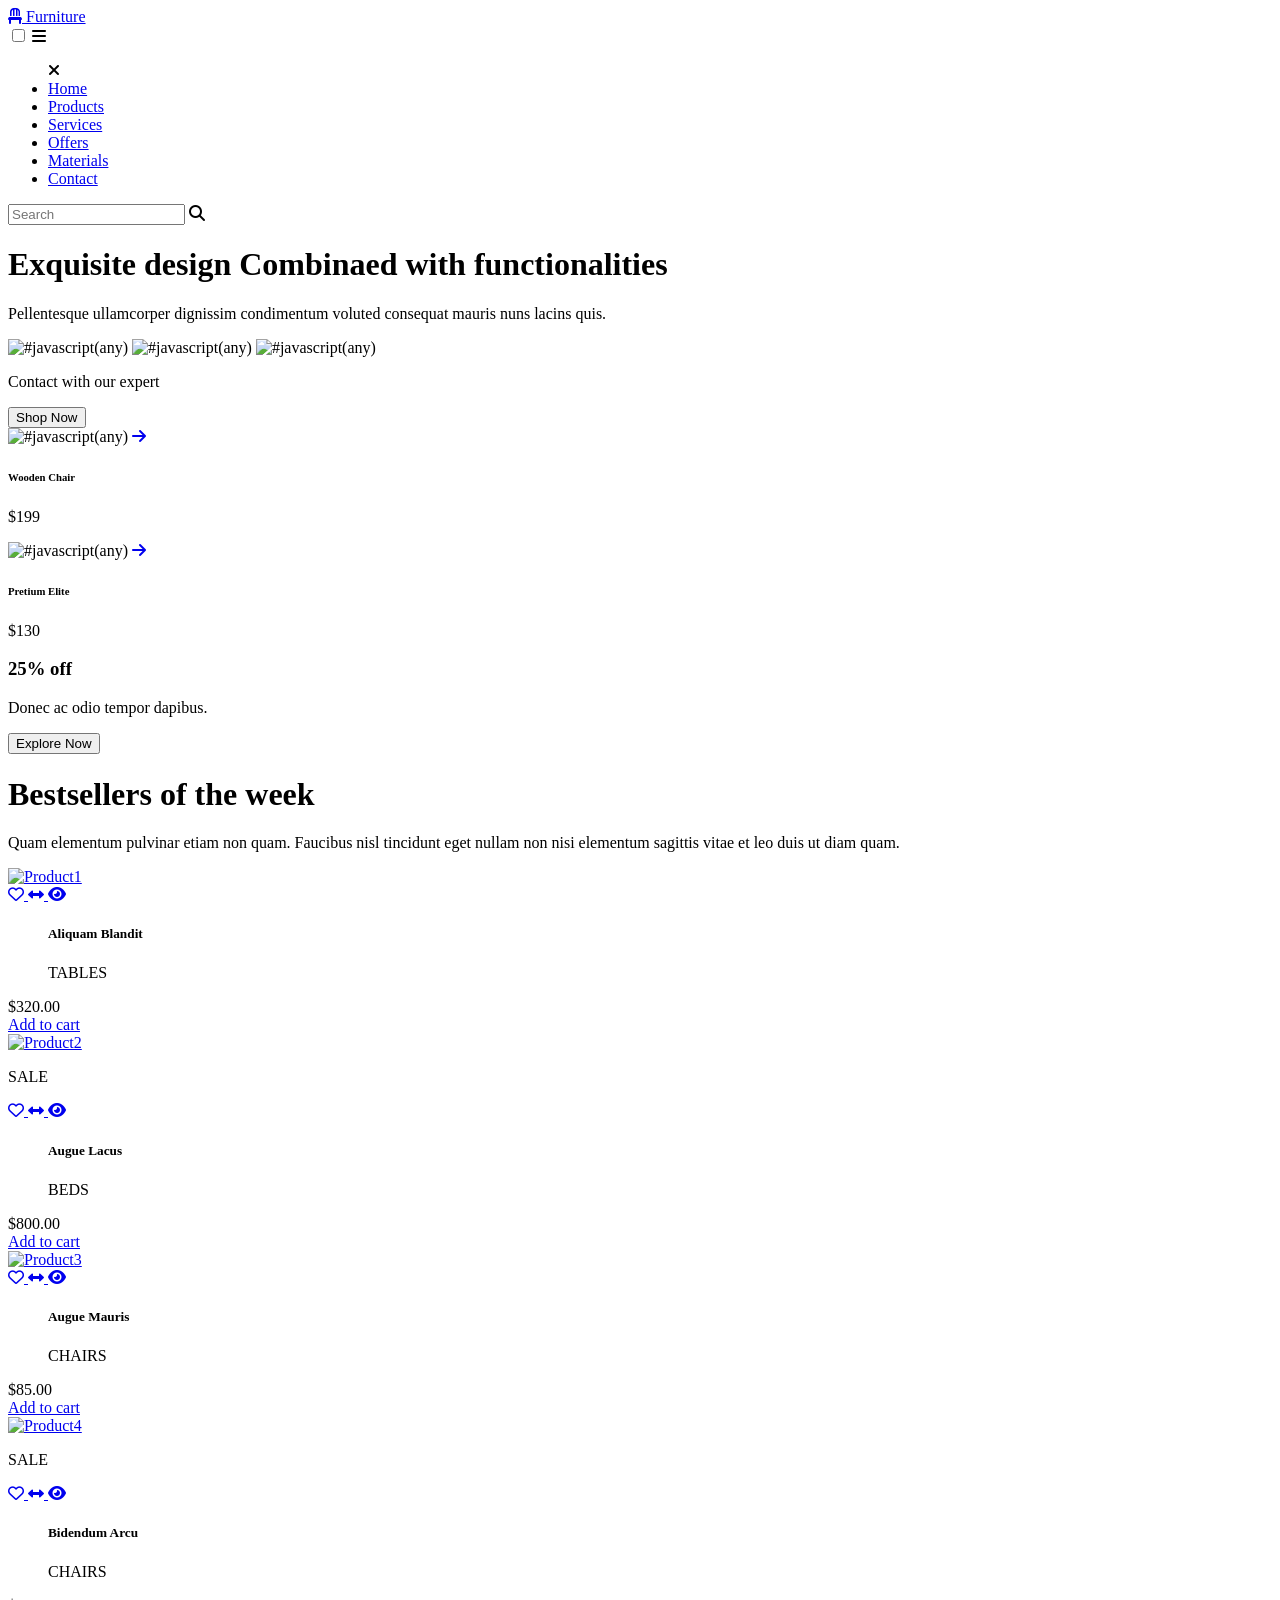
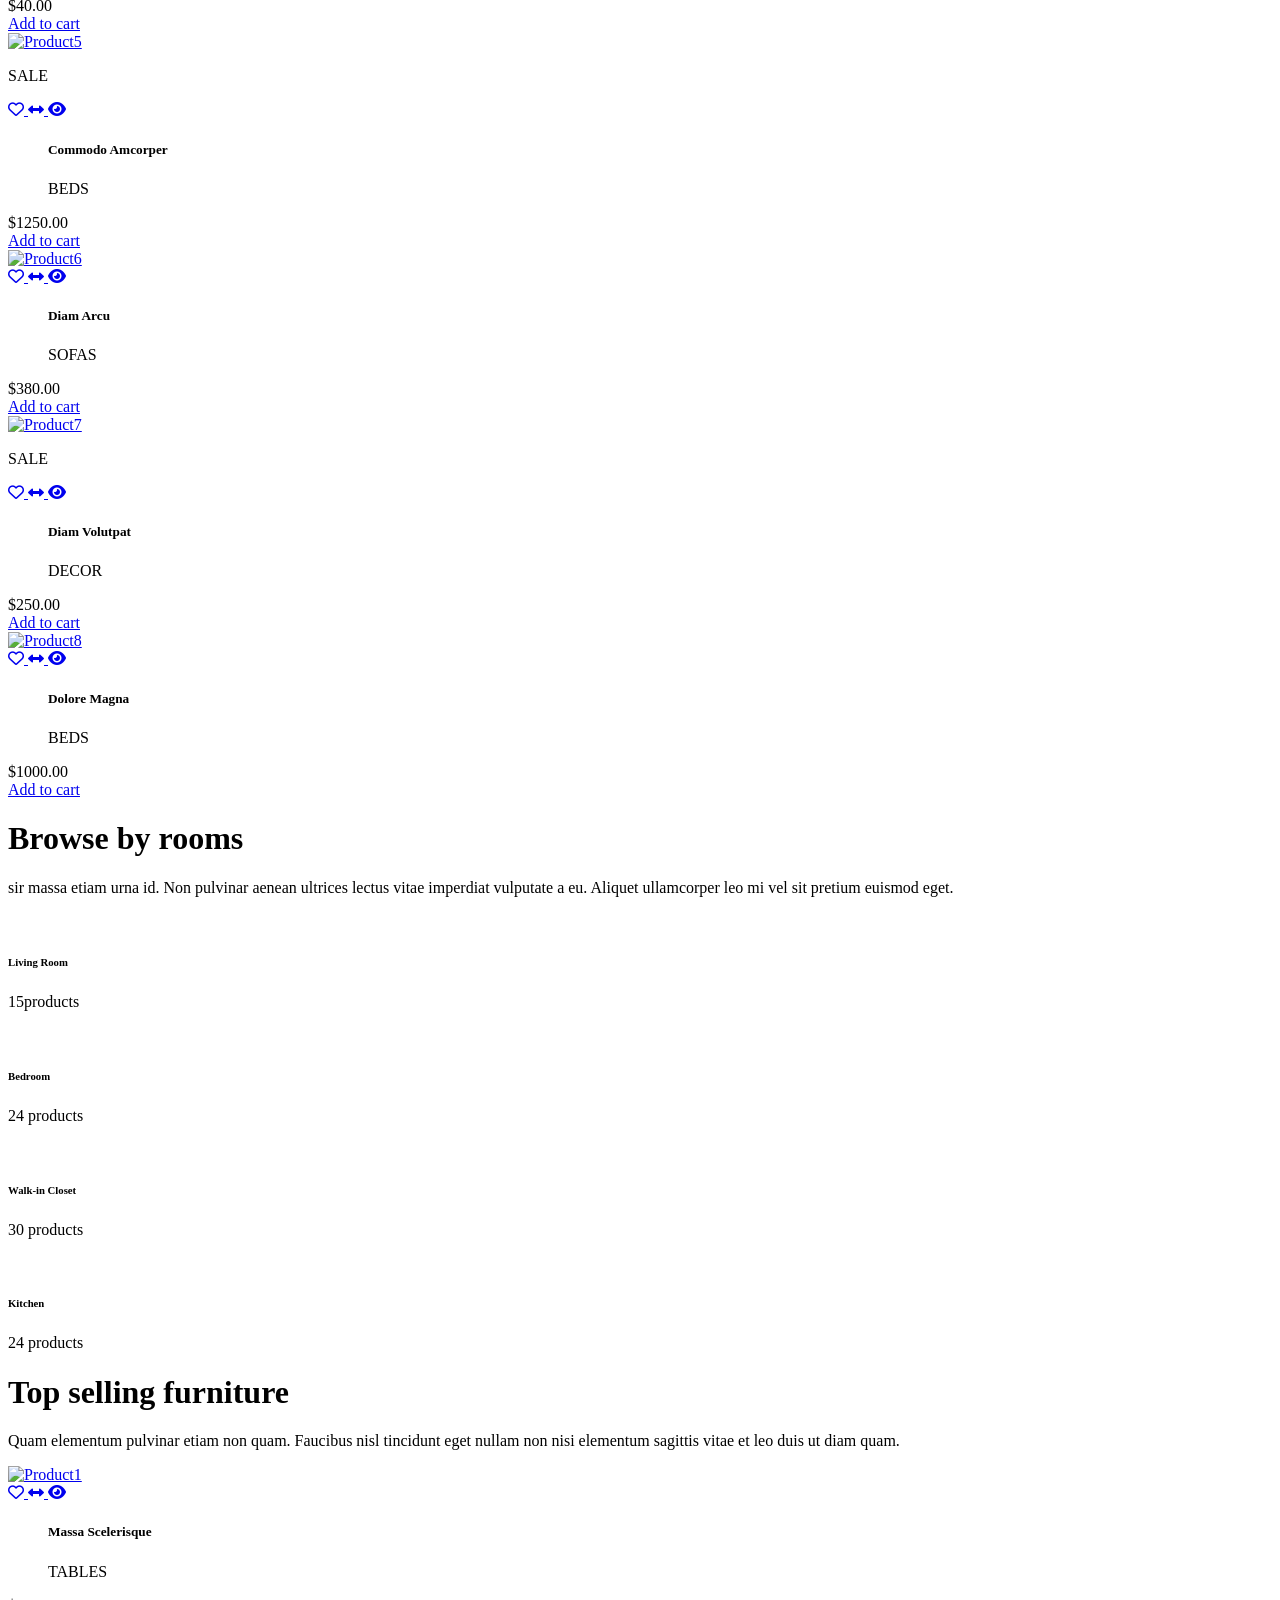
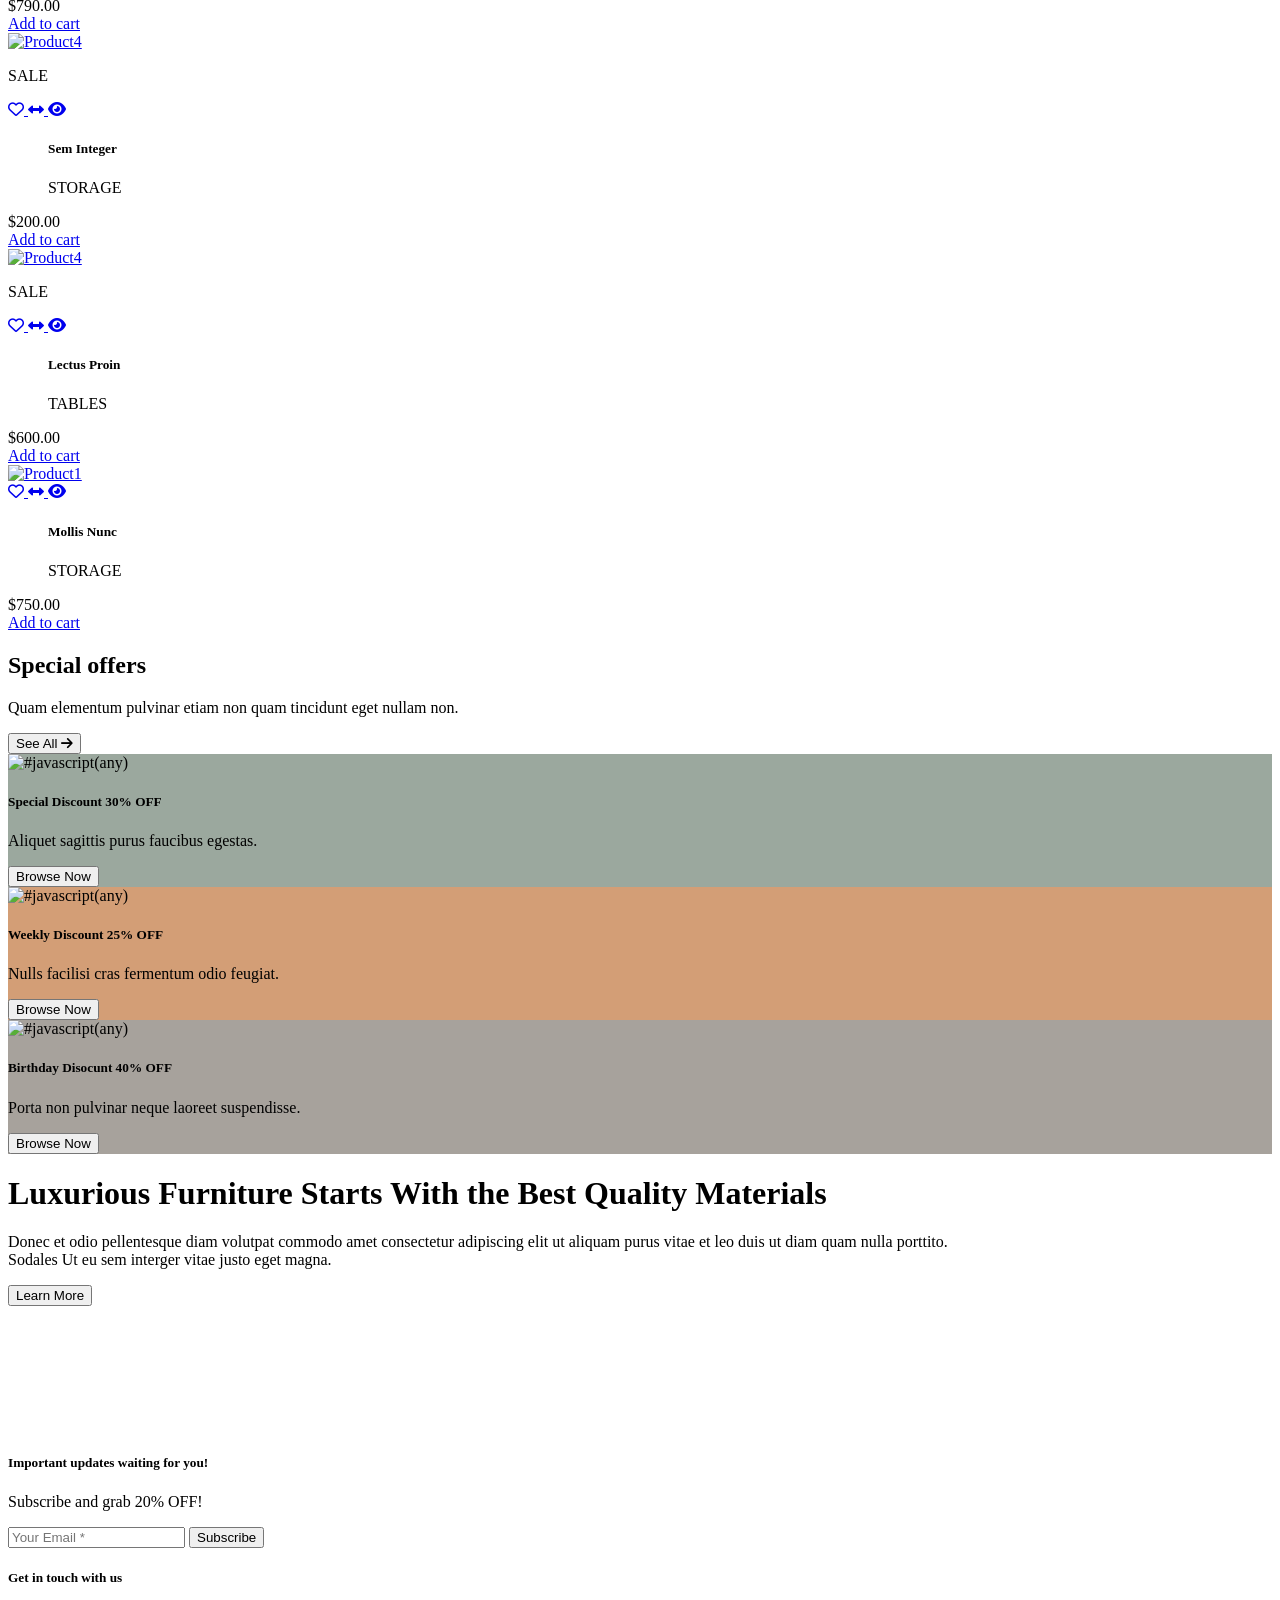
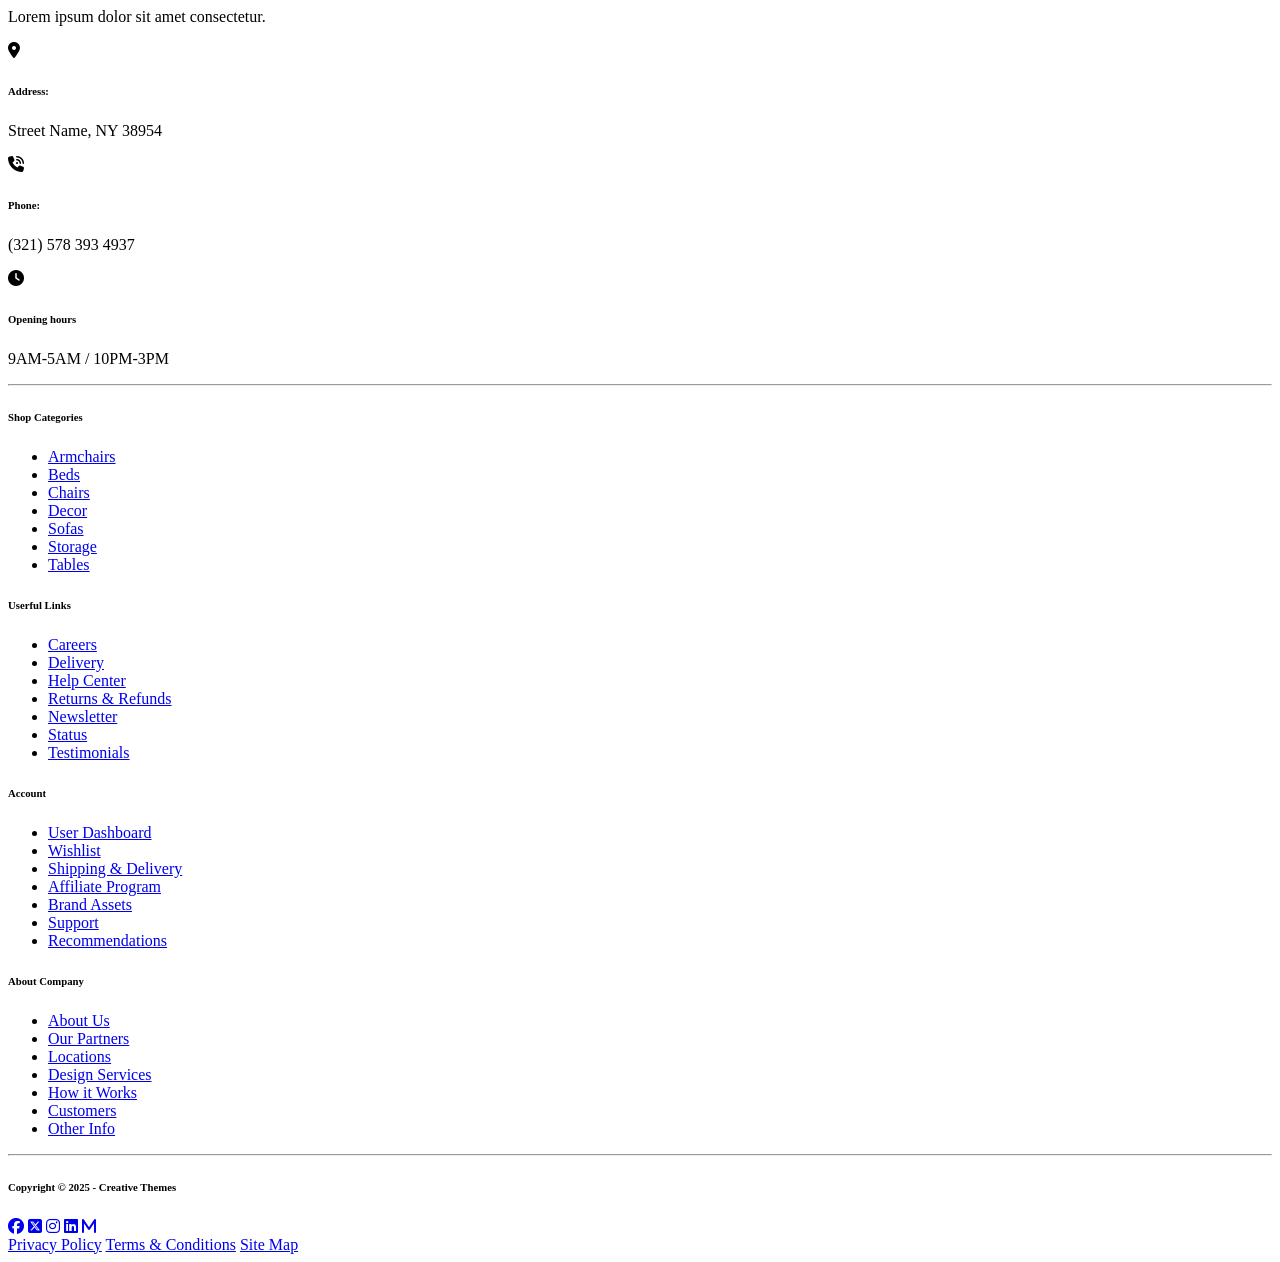
==== index.html @ 7077de08 "Add files via upload" ====
<!DOCTYPE html>
<html lang="en">

<head>
    <meta charset="UTF-8">
    <meta http-equiv="X-UA-Compatible" content="IE=edge">
    <meta name="viewport" content="width=device-width, initial-scale=1.0">
    <title>Ecommerce</title>

    <link rel="stylesheet" href="https://cdnjs.cloudflare.com/ajax/libs/font-awesome/6.7.2/css/all.min.css">
    <link rel="stylesheet" href="../assets/css/bootstrap.min.css">
    <link rel="stylesheet" href="../assets/css/style.css">

</head>

<body>

    <div class="Header">
        <section class="navigation">
            <div class="nav-container">
                <div class="brand">
                    <a href="#Furniture"><i class="fa-solid fa-chair"></i> Furniture</a>
                </div>

                <input type="checkbox" id="menu-toggle" class="menu-toggle">
                <label for="menu-toggle" class="nav-mobile">
                    <i class="fa-solid fa-bars"></i>
                </label>

                <ul class="nav-list">
                    <label for="menu-toggle" class="close-btn">
                        <i class="fa-solid fa-xmark"></i>
                    </label>
                    <li><a href="#home">Home</a></li>
                    <li><a href="#products">Products</a></li>
                    <li><a href="#service">Services</a></li>
                    <li><a href="#offers">Offers</a></li>
                    <li><a href="#materials">Materials</a></li>
                    <li><a href="#contact">Contact</a></li>
                </ul>

                <div class="search-box">
                    <input type="search" placeholder="Search" aria-label="Search">
                    <i class="fa-solid fa-magnifying-glass"></i>
                </div>
            </div>
        </section>
    </div>

    <div class="main-class" id="home">
        <div class="container">
            <div class="main-bg">
                <div class="row my-3 justify-content-center">
                    <div class="col-lg-5 d-flex align-items-center">
                        <div class="Main-class-Header">
                            <h1>Exquisite design Combinaed with functionalities</h1>
                            <p>Pellentesque ullamcorper dignissim condimentum voluted consequat mauris nuns lacins quis.
                            </p>

                            <div class="Employee">
                                <img src="../assets/images/avatar-1.webp" alt="#javascript(any)"
                                    class="Employee-imgclass">
                                <img src="../assets/images/avatar-2.webp" alt="#javascript(any)"
                                    class="Employee-imgclass">
                                <img src="../assets/images/avatar-3.webp" alt="#javascript(any)"
                                    class="Employee-imgclass">
                                <p class="m-0">Contact with our expert</p>
                            </div>

                            <div class="btn-class1 my-3">
                                <button class="p-3">Shop Now</button>
                            </div>
                        </div>
                    </div>

                    <div class="col-lg-7 row">
                        <div class="col-lg-6 col-md-6 col-12 Main-class-padding">
                            <div class="position-relative">
                                <img src="../assets/images/home-hero-image-1.webp" alt="#javascript(any)"
                                    class="img-fluid main-img-class1">
                                <a href="#Javascript(any)" class="Icon-class"><i
                                        class="fa-solid fa-arrow-right"></i></a>

                                <div class="main-super-calss">
                                    <h6 class="fw-bold p-0">Wooden Chair</h6>
                                    <p class="p-0 m-0">$199</p>
                                </div>
                            </div>

                        </div>
                        <div class="col-lg-6 col-md-6 Main-class-padding">
                            <div class="position-relative">
                                <img src="../assets/images/home-hero-image-2.webp" alt="#javascript(any)"
                                    class="img-fluid main-img-class">
                                <a href="#Javascript(any)" class="Icon-class"><i
                                        class="fa-solid fa-arrow-right"></i></a>

                                <div class="main-super-calss">
                                    <h6 class="fw-bold">Pretium Elite</h6>
                                    <p class="p-0 m-0">$130</p>
                                </div>

                            </div>

                            <div class="backgraound my-3 py-5">
                                <h3>25% off</h3>
                                <p class="p-1">Donec ac odio tempor dapibus.</p>
                                <div class="btn-class">
                                    <button class="p-3">Explore Now</button>
                                </div>
                            </div>
                        </div>
                    </div>
                </div>
            </div>
        </div>
    </div>

    <div class="Products specing" id="products">
        <div class="container">
            <div class="row text-center col-lg-6 mx-auto">
                <h1 class="fw-bold">Bestsellers of the week</h1>
                <p>Quam elementum pulvinar etiam non quam. Faucibus nisl tincidunt eget nullam non nisi elementum
                    sagittis vitae et leo duis ut diam quam.</p>
            </div>

            <div class="row card-emp text-center">
                <div class="col-lg-3 Product-card col-md-6 gy-4">
                    <div class="card rounded-2 Product-free shadow">
                        <div class="member-img">
                            <a href="javasript:(any)">
                                <img src="../assets/images/Furniture_files/product-1-500x500.webp" alt="Product1"
                                    class="img-fluid">
                            </a>
                            <div class="Product-info">
                                <a href="javasript:(11)">
                                    <i class="fa-regular fa-heart"></i>
                                </a>
                                <a href="javasript:(9)">
                                    <i class="fa-solid fa-left-right"></i>
                                </a>
                                <a href="javasript:(10)">
                                    <i class="fa-solid fa-eye"></i>
                                </a>
                            </div>
                        </div>
                        <ul class="text-center p-1">
                            <h5 class="pt-3">Aliquam Blandit</h5>
                            <p class="text-secondary m-0">TABLES</p>
                        </ul>
                        <div class="Product-footer p-0">
                            <p style="color:#000; margin: 0px;">$320.00</p>
                            <span style="width: 1px; height: 20px;background-color: #000; padding: 0px;"></span>
                            <a href="#javascrtip:(multi)" class="text-decoration-none text-dark">Add to cart</a>
                        </div>
                    </div>
                </div>
                <div class="col-lg-3 Product-card col-md-6 gy-4">
                    <div class="card rounded-2 Product-free shadow">
                        <div class="member-img">
                            <a href="javasript:(any)">
                                <img src="../assets/images/Furniture_files/product-2-500x500.webp" alt="Product2"
                                    class="img-fluid">
                            </a>
                            <div class="Sale-Class">
                                <p class="p-0 m-0 fw-bold">SALE</p>
                            </div>
                            <div class="Product-info">
                                <a href="javasript:(8)">
                                    <i class="fa-regular fa-heart"></i>
                                </a>
                                <a href="javasript:(9)">
                                    <i class="fa-solid fa-left-right"></i>
                                </a>
                                <a href="javasript:(10)">
                                    <i class="fa-solid fa-eye"></i>
                                </a>
                            </div>
                        </div>
                        <ul class="text-center p-1">
                            <h5 class="pt-3">Augue Lacus</h5>
                            <p class="text-secondary m-0">BEDS</p>
                        </ul>
                        <div class="Product-footer p-0">
                            <p style="color:#000; margin: 0px;">$800.00</p>
                            <span style="width: 1px; height: 20px;background-color: #000; padding: 0px;"></span>
                            <a href="#javascrtip:(multi)" class="text-decoration-none text-dark">Add to cart</a>
                        </div>
                    </div>
                </div>
                <div class="col-lg-3 Product-card col-md-6 gy-4">
                    <div class="card rounded-2 Product-free shadow">
                        <div class="member-img">
                            <a href="javasript:(any)">
                                <img src="../assets/images/Furniture_files/product-3-500x500.webp" alt="Product3"
                                    class="img-fluid">
                            </a>
                            <div class="Product-info">
                                <a href="javasript:(8)">
                                    <i class="fa-regular fa-heart"></i>
                                </a>
                                <a href="javasript:(9)">
                                    <i class="fa-solid fa-left-right"></i>
                                </a>
                                <a href="javasript:(10)">
                                    <i class="fa-solid fa-eye"></i>
                                </a>
                            </div>
                        </div>
                        <ul class="text-center p-1">
                            <h5 class="pt-3">Augue Mauris</h5>
                            <p class="text-secondary m-0">CHAIRS</p>
                        </ul>
                        <div class="Product-footer p-0">
                            <p style="color:#000; margin: 0px;">$85.00</p>
                            <span style="width: 1px; height: 20px;background-color: #000; padding: 0px;"></span>
                            <a href="#javascrtip:(multi)" class="text-decoration-none text-dark">Add to cart</a>
                        </div>
                    </div>
                </div>
                <div class="col-lg-3 Product-card col-md-6 gy-4">
                    <div class="card rounded-2 Product-free shadow">
                        <div class="member-img">
                            <a href="javasript:(any)">
                                <img src="../assets/images/Furniture_files/product-4-500x500.webp" alt="Product4"
                                    class="img-fluid">
                            </a>
                            <div class="Sale-Class">
                                <p class="p-0 m-0 fw-bold">SALE</p>
                            </div>
                            <div class="Product-info">
                                <a href="javasript:(8)">
                                    <i class="fa-regular fa-heart"></i>
                                </a>
                                <a href="javasript:(9)">
                                    <i class="fa-solid fa-left-right"></i>
                                </a>
                                <a href="javasript:(10)">
                                    <i class="fa-solid fa-eye"></i>
                                </a>
                            </div>
                        </div>
                        <ul class="text-center p-1">
                            <h5 class="pt-3">Bidendum Arcu</h5>
                            <p class="text-secondary m-0">CHAIRS</p>
                        </ul>
                        <div class="Product-footer p-0">
                            <p style="color:#000; margin: 0px;">$40.00</p>
                            <span style="width: 1px; height: 20px;background-color: #000; padding: 0px;"></span>
                            <a href="#javascrtip:(multi)" class="text-decoration-none text-dark">Add to cart</a>
                        </div>
                    </div>
                </div>
                <div class="col-lg-3 Product-card col-md-6 gy-4">
                    <div class="card rounded-2 Product-free shadow">
                        <div class="member-img">
                            <a href="javasript:(any)">
                                <img src="../assets/images/Furniture_files/product-5-500x500.webp" alt="Product5"
                                    class="img-fluid">
                            </a>
                            <div class="Sale-Class">
                                <p class="p-0 m-0 fw-bold">SALE</p>
                            </div>
                            <div class="Product-info">
                                <a href="javasript:(8)">
                                    <i class="fa-regular fa-heart"></i>
                                </a>
                                <a href="javasript:(9)">
                                    <i class="fa-solid fa-left-right"></i>
                                </a>
                                <a href="javasript:(10)">
                                    <i class="fa-solid fa-eye"></i>
                                </a>
                            </div>
                        </div>
                        <ul class="text-center p-1">
                            <h5 class="pt-3">Commodo Amcorper</h5>
                            <p class="text-secondary m-0">BEDS</p>
                        </ul>
                        <div class="Product-footer p-0">
                            <p style="color:#000; margin: 0px;">$1250.00</p>
                            <span style="width: 1px; height: 20px;background-color: #000; padding: 0px;"></span>
                            <a href="#javascrtip:(multi)" class="text-decoration-none text-dark">Add to cart</a>
                        </div>
                    </div>
                </div>
                <div class="col-lg-3 Product-card col-md-6 gy-4">
                    <div class="card rounded-2 Product-free shadow">
                        <div class="member-img">
                            <a href="javasript:(any)">
                                <img src="../assets/images/Furniture_files/product-6-500x500.webp" alt="Product6"
                                    class="img-fluid">
                            </a>
                            <div class="Product-info">
                                <a href="javasript:(8)">
                                    <i class="fa-regular fa-heart"></i>
                                </a>
                                <a href="javasript:(9)">
                                    <i class="fa-solid fa-left-right"></i>
                                </a>
                                <a href="javasript:(10)">
                                    <i class="fa-solid fa-eye"></i>
                                </a>
                            </div>
                        </div>
                        <ul class="text-center p-1">
                            <h5 class="pt-3">Diam Arcu</h5>
                            <p class="text-secondary m-0">SOFAS</p>
                        </ul>
                        <div class="Product-footer p-0">
                            <p style="color:#000; margin: 0px;">$380.00</p>
                            <span style="width: 1px; height: 20px;background-color: #000; padding: 0px;"></span>
                            <a href="#javascrtip:(multi)" class="text-decoration-none text-dark">Add to cart</a>
                        </div>
                    </div>
                </div>
                <div class="col-lg-3 Product-card col-md-6 gy-4">
                    <div class="card rounded-2 Product-free shadow">
                        <div class="member-img">
                            <a href="javasript:(any)">
                                <img src="../assets/images/Furniture_files/product-7-500x500.webp" alt="Product7"
                                    class="img-fluid">
                            </a>
                            <div class="Sale-Class">
                                <p class="p-0 m-0 fw-bold">SALE</p>
                            </div>
                            <div class="Product-info">
                                <a href="javasript:(8)">
                                    <i class="fa-regular fa-heart"></i>
                                </a>
                                <a href="javasript:(9)">
                                    <i class="fa-solid fa-left-right"></i>
                                </a>
                                <a href="javasript:(10)">
                                    <i class="fa-solid fa-eye"></i>
                                </a>
                            </div>
                        </div>
                        <ul class="text-center p-1">
                            <h5 class="pt-3">Diam Volutpat</h5>
                            <p class="text-secondary m-0">DECOR</p>
                        </ul>
                        <div class="Product-footer p-0">
                            <p style="color:#000; margin: 0px;">$250.00</p>
                            <span style="width: 1px; height: 20px;background-color: #000; padding: 0px;"></span>
                            <a href="#javascrtip:(multi)" class="text-decoration-none text-dark">Add to cart</a>
                        </div>
                    </div>
                </div>
                <div class="col-lg-3 Product-card col-md-6 gy-4">
                    <div class="card rounded-2 Product-free shadow">
                        <div class="member-img">
                            <a href="javasript:(any)">
                                <img src="../assets/images/Furniture_files/product-8-500x500.webp" alt="Product8"
                                    class="img-fluid">
                            </a>

                            <div class="Product-info">
                                <a href="javasript:(8)">
                                    <i class="fa-regular fa-heart"></i>
                                </a>
                                <a href="javasript:(9)">
                                    <i class="fa-solid fa-left-right"></i>
                                </a>
                                <a href="javasript:(10)">
                                    <i class="fa-solid fa-eye"></i>
                                </a>
                            </div>
                        </div>
                        <ul class="text-center p-1">
                            <h5 class="pt-3">Dolore Magna</h5>
                            <p class="text-secondary m-0">BEDS</p>
                        </ul>
                        <div class="Product-footer p-0">
                            <p style="color:#000; margin: 0px;">$1000.00</p>
                            <span style="width: 1px; height: 20px;background-color: #000; padding: 0px;"></span>
                            <a href="#javascrtip:(multi)" class="text-decoration-none text-dark">Add to cart</a>
                        </div>
                    </div>
                </div>
            </div>
        </div>
    </div>

    <div class="Rooms-Section" id="service">
        <div class="container">
            <div class=" Rooms-padding">
                <div class="row g-3">

                    <div class="col-lg-6 text-white">
                        <h1>Browse by rooms</h1>
                        <p>sir massa etiam urna id. Non pulvinar aenean ultrices lectus vitae imperdiat vulputate a eu.
                            Aliquet ullamcorper leo mi vel sit pretium euismod eget.</p>
                        <div class="Rooms-Img-1 position-relative">
                            <img src="../assets/images/Furniture_files/rooms-1.webp" alt="" class="img-fluid">
                            <div class="Rooms-Super-class">
                                <h6>Living Room</h6>
                                <p class="m-0">15products</p>
                            </div>
                        </div>
                    </div>


                    <div class="col-lg-6">
                        <div class="col-lg-12 position-relative">
                            <img src="../assets/images/Furniture_files/rooms-2.webp" alt=""
                                class="img-fluid Another-Rooms-1">
                            <div class="Rooms-Super-class">
                                <h6>Bedroom</h6>
                                <p>24 products</p>
                            </div>
                        </div>
                        <div class="row Another-Rooms g-3">
                            <div class="col-md-6 position-relative">
                                <img src="../assets/images/Furniture_files/rooms-3.webp" alt="" class="img-fluid">
                                <div class="Room-info">
                                    <h6>Walk-in Closet</h6>
                                    <p>30 products</p>
                                </div>
                            </div>
                            <div class="col-md-6 position-relative">
                                <img src="../assets/images/Furniture_files/rooms-4.webp" alt=""
                                    class="img-fluid Another-Rooms-3">
                                <div class="Room-info">
                                    <h6>Kitchen</h6>
                                    <p>24 products</p>
                                </div>
                            </div>
                        </div>
                    </div>
                </div>
            </div>
        </div>
    </div>

    <div class="Selleing-Pro specing">
        <div class="container">
            <div class="row text-center col-lg-6 mx-auto">
                <h1 class="fw-bold">Top selling furniture</h1>
                <p>Quam elementum pulvinar etiam non quam. Faucibus nisl tincidunt eget nullam non nisi elementum
                    sagittis vitae et leo duis ut diam quam.</p>
            </div>
            <div class="row card-emp text-center">

                <div class="col-lg-3 Product-card col-md-6 gy-4">
                    <div class="card rounded-2 Product-free shadow">
                        <div class="member-img">
                            <a href="javasript:(any)">
                                <img src="../assets/images/Furniture_files/product-9.webp" alt="Product1"
                                    class="img-fluid">
                            </a>
                            <div class="Product-info">
                                <a href="javasript:(8)">
                                    <i class="fa-regular fa-heart"></i>
                                </a>
                                <a href="javasript:(9)">
                                    <i class="fa-solid fa-left-right"></i>
                                </a>
                                <a href="javasript:(10)">
                                    <i class="fa-solid fa-eye"></i>
                                </a>
                            </div>
                        </div>
                        <ul class="text-center p-1">
                            <h5 class="pt-3">Massa Scelerisque</h5>
                            <p class="text-secondary m-0">TABLES</p>
                        </ul>
                        <div class="Product-footer p-0">
                            <p style="color:#000; margin: 0px;">$790.00</p>
                            <span style="width: 1px; height: 20px;background-color: #000; padding: 0px;"></span>
                            <a href="#javascrtip:(multi)" class="text-decoration-none text-dark">Add to cart</a>
                        </div>
                    </div>
                </div>
                <div class="col-lg-3 Product-card col-md-6 gy-4">
                    <div class="card rounded-2 Product-free shadow">
                        <div class="member-img">
                            <a href="javasript:(any)">
                                <img src="../assets/images/Furniture_files/product-10.webp" alt="Product4"
                                    class="img-fluid">
                            </a>
                            <div class="Sale-Class">
                                <p class="p-0 m-0 fw-bold">SALE</p>
                            </div>
                            <div class="Product-info">
                                <a href="javasript:(8)">
                                    <i class="fa-regular fa-heart"></i>
                                </a>
                                <a href="javasript:(9)">
                                    <i class="fa-solid fa-left-right"></i>
                                </a>
                                <a href="javasript:(10)">
                                    <i class="fa-solid fa-eye"></i>
                                </a>
                            </div>
                        </div>
                        <ul class="text-center p-1">
                            <h5 class="pt-3">Sem Integer</h5>
                            <p class="text-secondary m-0">STORAGE</p>
                        </ul>
                        <div class="Product-footer p-0">
                            <p style="color:#000; margin: 0px;">$200.00</p>
                            <span style="width: 1px; height: 20px;background-color: #000; padding: 0px;"></span>
                            <a href="#javascrtip:(multi)" class="text-decoration-none text-dark">Add to cart</a>
                        </div>
                    </div>
                </div>
                <div class="col-lg-3 Product-card col-md-6 gy-4">
                    <div class="card rounded-2 Product-free shadow">
                        <div class="member-img">
                            <a href="javasript:(any)">
                                <img src="../assets/images/Furniture_files/product-11.webp" alt="Product4"
                                    class="img-fluid">
                            </a>
                            <div class="Sale-Class">
                                <p class="p-0 m-0 fw-bold">SALE</p>
                            </div>
                            <div class="Product-info">
                                <a href="javasript:(8)">
                                    <i class="fa-regular fa-heart"></i>
                                </a>
                                <a href="javasript:(9)">
                                    <i class="fa-solid fa-left-right"></i>
                                </a>
                                <a href="javasript:(10)">
                                    <i class="fa-solid fa-eye"></i>
                                </a>
                            </div>
                        </div>
                        <ul class="text-center p-1">
                            <h5 class="pt-3">Lectus Proin</h5>
                            <p class="text-secondary m-0">TABLES</p>
                        </ul>
                        <div class="Product-footer p-0">
                            <p style="color:#000; margin: 0px;">$600.00</p>
                            <span style="width: 1px; height: 20px;background-color: #000; padding: 0px;"></span>
                            <a href="#javascrtip:(multi)" class="text-decoration-none text-dark">Add to cart</a>
                        </div>
                    </div>
                </div>
                <div class="col-lg-3 Product-card col-md-6 gy-4">
                    <div class="card rounded-2 Product-free shadow">
                        <div class="member-img">
                            <a href="javasript:(any)">
                                <img src="../assets/images/Furniture_files/product-12.webp" alt="Product1"
                                    class="img-fluid">
                            </a>
                            <div class="Product-info">
                                <a href="javasript:(8)">
                                    <i class="fa-regular fa-heart"></i>
                                </a>
                                <a href="javasript:(9)">
                                    <i class="fa-solid fa-left-right"></i>
                                </a>
                                <a href="javasript:(10)">
                                    <i class="fa-solid fa-eye"></i>
                                </a>
                            </div>
                        </div>
                        <ul class="text-center p-1">
                            <h5 class="pt-3">Mollis Nunc</h5>
                            <p class="text-secondary m-0">STORAGE</p>
                        </ul>
                        <div class="Product-footer p-0">
                            <p style="color:#000; margin: 0px;">$750.00</p>
                            <span style="width: 1px; height: 20px;background-color: #000; padding: 0px;"></span>
                            <a href="#javascrtip:(multi)" class="text-decoration-none text-dark">Add to cart</a>
                        </div>
                    </div>
                </div>

            </div>
        </div>
    </div>

    <div class="Offers-section" id="offers">
        <div class="container">
            <div class="row mb-4">
                <div class="col-lg-10 col-md-8 Special-class">
                    <h2><b>Special offers</b></h2>
                    <p class="text-muted">Quam elementum pulvinar etiam non quam tincidunt eget nullam non.</p>
                </div>
                <div class="col-lg-2 col-md-4 Special-class-btn">
                    <button>See All <i class="fa-solid fa-arrow-right"></i></button>
                </div>
            </div>
            <div class="row g-3">
                <div class="card col-lg-4 col-md-6 border-0">
                    <div class="row p-3 g-0 Offers-back" style="background-color: #9ba89e;">
                        <div class="col-md-4 Offers-Img-class">
                            <img src="../assets/images/Furniture_files/offers-image-1.webp" class="img-fluid"
                                alt="#javascript(any)">
                        </div>
                        <div class="col-md-8">
                            <div class="card-body">
                                <h5 class="card-title fw-bold">Special Discount 30% OFF</h5>
                                <p class="card-text">Aliquet sagittis purus faucibus egestas.</p>
                                <div class="Special-btn-class">
                                    <button>Browse Now</button>
                                </div>
                            </div>
                        </div>
                    </div>
                </div>
                <div class="card col-lg-4 col-md-6 border-0">
                    <div class="row p-3 g-0 Offers-back" style="background-color: #d39e76;">
                        <div class="col-md-4 Offers-Img-class">
                            <img src="../assets/images/Furniture_files/offers-image-3.webp" class="img-fluid"
                                alt="#javascript(any)">
                        </div>
                        <div class="col-md-8">
                            <div class="card-body">
                                <h5 class="card-title fw-bold">Weekly Discount 25% OFF</h5>
                                <p class="card-text">Nulls facilisi cras fermentum odio feugiat.</p>
                                <div class="Special-btn-class">
                                    <button>Browse Now</button>
                                </div>
                            </div>
                        </div>
                    </div>
                </div>
                <div class="card col-lg-4 col-md-6 border-0">
                    <div class="row p-3 g-0 Offers-back" style="background-color: #a7a29c;">
                        <div class="col-md-4 Offers-Img-class">
                            <img src="../assets/images/Furniture_files/offers-image-2.webp" class="img-fluid"
                                alt="#javascript(any)">
                        </div>
                        <div class="col-md-8">
                            <div class="card-body">
                                <h5 class="card-title">Birthday Disocunt 40% OFF</h5>
                                <p class="card-text">Porta non pulvinar neque laoreet suspendisse.</p>
                                <div class="Special-btn-class">
                                    <button>Browse Now</button>
                                </div>
                            </div>
                        </div>
                    </div>
                </div>

            </div>
        </div>
    </div>

    <div class="Best-Quality specing" id="materials">
        <div class="container">
            <div class="row align-items-center d-flex">
                <div class="col-lg-5">
                    <h1 class="fw-bold">Luxurious Furniture Starts With the Best Quality Materials</h1>
                    <p class="my-3">Donec et odio pellentesque diam volutpat commodo amet consectetur adipiscing elit ut
                        aliquam
                        purus vitae et leo duis ut diam quam nulla porttito. <br> Sodales Ut eu sem interger vitae justo
                        eget magna.</p>
                    <div class="Best-Quality-btn my-3">
                        <button>Learn More</button>
                    </div>
                </div>
                <div class="col-lg-7">
                    <div class="image-slide">
                        <div class="slide slide-left"></div>
                        <div class="slide slide-center"></div>
                        <div class="slide slide-right"></div>
                    </div>
                </div>
            </div>
        </div>
    </div>

    <div class="Brands-Class" id="contact">
        <div class="container">
            <div class="row Brands-Class-Back">
                <div class="col-lg-2 px-3 col-md-4 col-6 m-0">
                    <a href="#javascript(any)"><img src="../assets/images/Furniture_files/brand-goldline.svg" alt=""
                            class="img-fluid"></a>
                </div>
                <div class="col-lg-2 px-3 col-md-4 col-6 m-0">
                    <a href="#javascript(any)"><img src="../assets/images/Furniture_files/brand-magnolia.svg" alt=""
                            class="img-fluid"></a>
                </div>
                <div class="col-lg-2 px-3 col-md-4 col-6 m-0">
                    <a href="#javascript(any)"><img src="../assets/images/Furniture_files/brand-boltshift.svg" alt=""
                            class="img-fluid"></a>
                </div>
                <div class="col-lg-2 px-3 col-md-4 col-6 m-0">
                    <a href="#javascript(any)"><img src="../assets/images/Furniture_files/brand-contrast.svg" alt=""
                            class="img-fluid"></a>
                </div>
                <div class="col-lg-2 px-3 col-md-4 col-6 m-0">
                    <a href="#javascript(any)"><img src="../assets/images/Furniture_files/brand-asgardia.svg" alt=""
                            class="img-fluid"></a>
                </div>
                <div class="col-lg-2 px-3 col-md-4 col-6 m-0">
                    <a href="#javascript(any)"><img src="../assets/images/Furniture_files/brand-komplex.svg" alt=""
                            class="img-fluid"></a>
                </div>
            </div>
        </div>
    </div>

    <div class="Subscribe-Class">
        <div class="container">
            <div class="py-5">
                <div class="row g-3">
                    <div class="col-lg-6 d-flex Subsctive-Contant">
                        <img src="../assets/images/Furniture_files/subscribe-section-image.webp" alt=""
                            class="img-fluid">
                        <div class="mx-4">
                            <h5>Important updates waiting for you!</h5>
                            <p>Subscribe and grab 20% OFF!</p>
                        </div>
                    </div>
                    <div class="col-lg-6">
                        <form class="row g-3">
                            <div class="col-auto w-100 position-relative">
                                <input type="email" class="form-control px-4" id="email" placeholder="Your Email *">
                                <button type="submit" class="btn text-white Btn-Subscribe">Subscribe</button>
                            </div>
                        </form>
                    </div>
                </div>
            </div>
        </div>
    </div>

    <div class="Contact-us Fotter">
        <div class="container">
            <div class="row align-items-center">
                <div class="col-lg-4 col-md-12 my-4 Contact-us-Header">
                    <div class="mt-3">
                        <h5>Get in touch with us</h5>
                        <p class="m-0">Lorem ipsum dolor sit amet consectetur.</p>
                    </div>
                </div>

                <div class="col-lg-8 m-0 col-md-12 g-3 mx-auto row">
                    <div class="col-lg-4 col-md-4 align-items-center d-flex">
                        <div class="ContactUs-Icon">
                            <i class="fa-solid fa-location-dot"></i>
                        </div>
                        <div class="px-2">
                            <h6 class="p-0 m-0">Address:</h6>
                            <p class="p-0 m-0">Street Name, NY 38954</p>
                        </div>
                    </div>
                    <div class="col-lg-4 col-md-4 align-items-center d-flex">
                        <div class="ContactUs-Icon">
                            <i class="fa-solid fa-phone-volume"></i>
                        </div>
                        <div class="px-2">
                            <h6 class="p-0 m-0">Phone:</h6>
                            <p class="p-0 m-0">(321) 578 393 4937</p>
                        </div>
                    </div>
                    <div class="col-lg-4 col-md-4 align-items-center d-flex">
                        <div class="ContactUs-Icon">
                            <i class="fa-solid fa-clock"></i>
                        </div>
                        <div class="px-2">
                            <h6 class="p-0 m-0">Opening hours</h6>
                            <p class="p-0 m-0">9AM-5AM / 10PM-3PM</p>
                        </div>
                    </div>
                </div>


                <hr>


                <div class="row pt-3 Fotter-Classes">
                    <div class="col-lg-3 col-md-6 col-12 Fotter-Links">
                        <h6 class="fw-bold">Shop Categories</h6>
                        <ul>
                            <li><a href="javascript:void(12);">Armchairs</a></li>
                            <li><a href="javascript:void(13);">Beds</a></li>
                            <li><a href="javascript:void(14);">Chairs</a></li>
                            <li><a href="javascript:void(15);">Decor</a></li>
                            <li><a href="javascript:void(16);">Sofas</a></li>
                            <li><a href="javascript:void(16);">Storage</a></li>
                            <li><a href="javascript:void(16);">Tables</a></li>
                        </ul>
                    </div>
                    <div class="col-lg-3 col-md-6 col-12 Fotter-Links">
                        <h6 class="fw-bold">Userful Links</h6>
                        <ul>
                            <li><a href="javascript:void(12);">Careers</a></li>
                            <li><a href="javascript:void(13);">Delivery</a></li>
                            <li><a href="javascript:void(14);">Help Center</a></li>
                            <li><a href="javascript:void(15);">Returns & Refunds</a></li>
                            <li><a href="javascript:void(16);">Newsletter</a></li>
                            <li><a href="javascript:void(16);">Status</a></li>
                            <li><a href="javascript:void(16);">Testimonials</a></li>
                        </ul>
                    </div>
                    <div class="col-lg-3 col-md-6 col-12 Fotter-Links">
                        <h6 class="fw-bold">Account</h6>
                        <ul>
                            <li><a href="javascript:void(7);">User Dashboard</a></li>
                            <li><a href="javascript:void(8);">Wishlist</a></li>
                            <li><a href="javascript:void(9);">Shipping & Delivery</a></li>
                            <li><a href="javascript:void(10);">Affiliate Program</a></li>
                            <li><a href="javascript:void(11);">Brand Assets</a></li>
                            <li><a href="javascript:void(11);">Support</a></li>
                            <li><a href="javascript:void(11);">Recommendations</a></li>
                        </ul>
                    </div>

                    <div class="col-lg-3 col-md-6 col-12 Fotter-Links">
                        <h6 class="fw-bold">About Company</h6>
                        <ul>
                            <li><a href="javascript:void(17);">About Us</a></li>
                            <li><a href="javascript:void(18);">Our Partners</a></li>
                            <li><a href="javascript:void(19);">Locations</a></li>
                            <li><a href="javascript:void(20);">Design Services</a></li>
                            <li><a href="javascript:void(21);">How it Works</a></li>
                            <li><a href="javascript:void(19);">Customers</a></li>
                            <li><a href="javascript:void(19);">Other Info</a></li>
                        </ul>
                    </div>
                </div>


                <hr>


                <footer class="Sub-Footer pb-3">
                    <div class="row align-items-center g-4">
                        <div class="col-md-12 col-lg-4 col-12">
                            <h6>Copyright © 2025 - Creative Themes</h6>
                        </div>
                        <div class="justify-content-center d-flex col-md-12 col-lg-4 col-12">
                            <div class="Icons">
                                <a href="https://www.facebook.com/" target="_blank"><i
                                        class="fa-brands fa-facebook"></i></a>
                                <a href="https://www.youtube.com/" target="_blank"><i
                                        class="fa-brands fa-square-x-twitter"></i></a>
                                <a href="https://www.instagram.com/" target="_blank"><i
                                        class="fa-brands fa-instagram"></i></a>
                                <a href="https://in.linkedin.com/" target="_blank"><i
                                        class="fa-brands fa-linkedin"></i></a>
                                <a href="https://www.youtube.com/" target="_blank"><i class="fa-solid fa-m"></i></a>
                            </div>
                        </div>
                        <div class="col-md-12 Sub-Footer-aline col-lg-4 col-12">
                            <a href="#javascript(any)">Privacy Policy</a>
                            <a href="#javascript(any)">Terms & Conditions</a>
                            <a href="#javascript(any)">Site Map</a>
                        </div>
                    </div>
                </footer>


            </div>
        </div>
    </div>


    <script src="../assets/js/style.js"></script>
    <script src="../assets/js/bootstrap.bundle.min.js"></script>

</body>

</html>
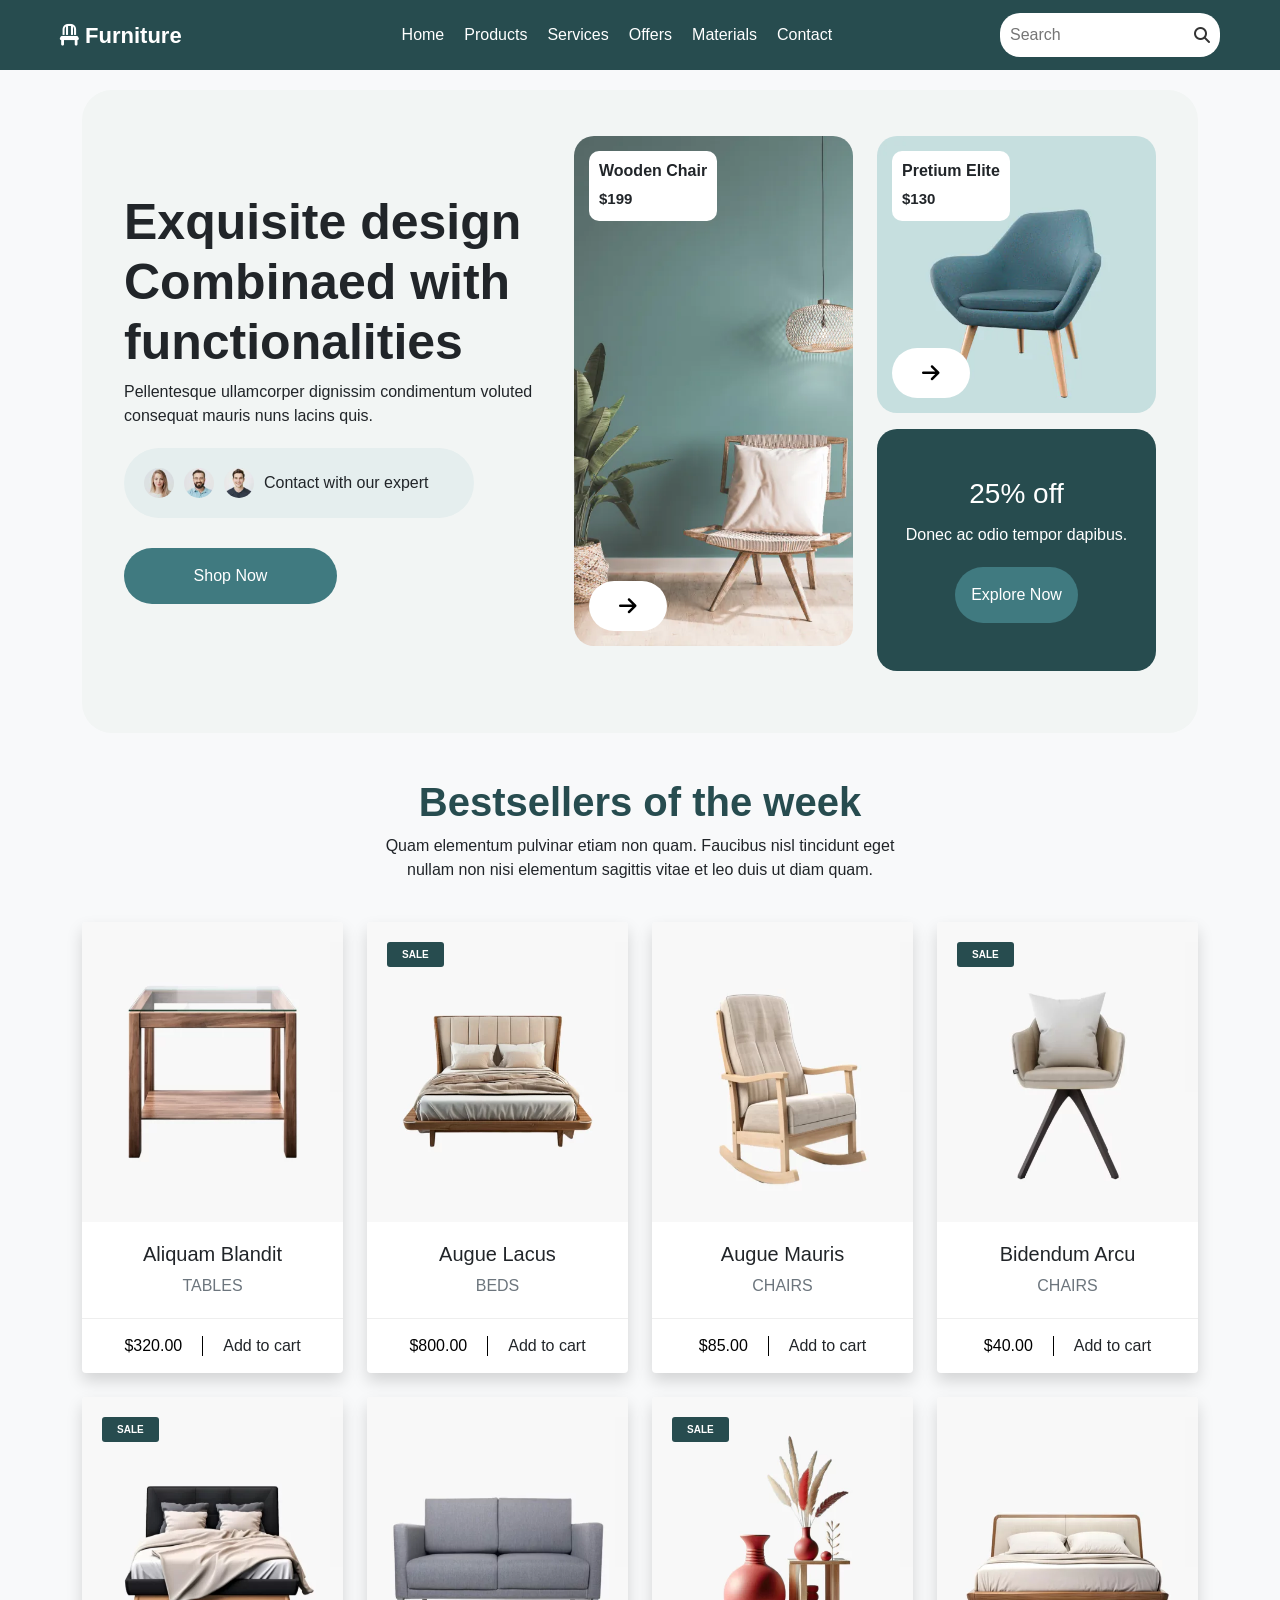
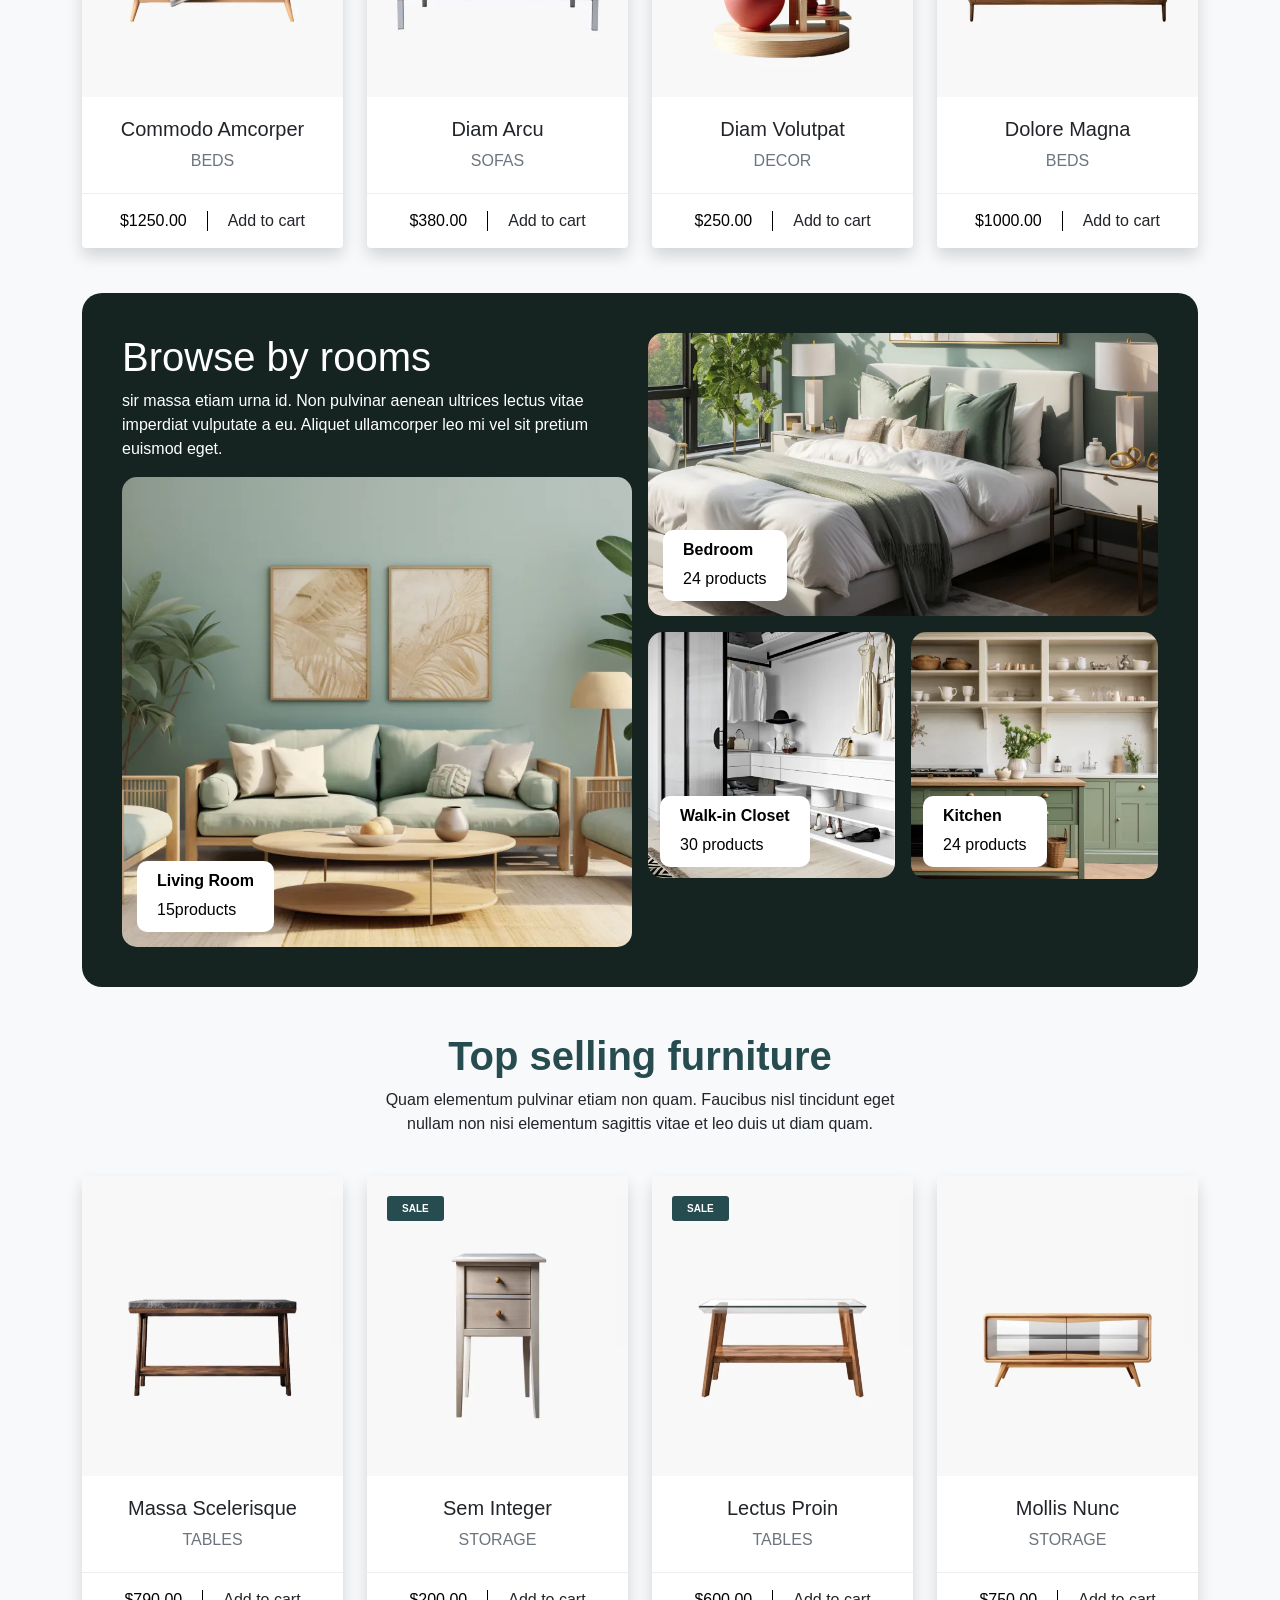
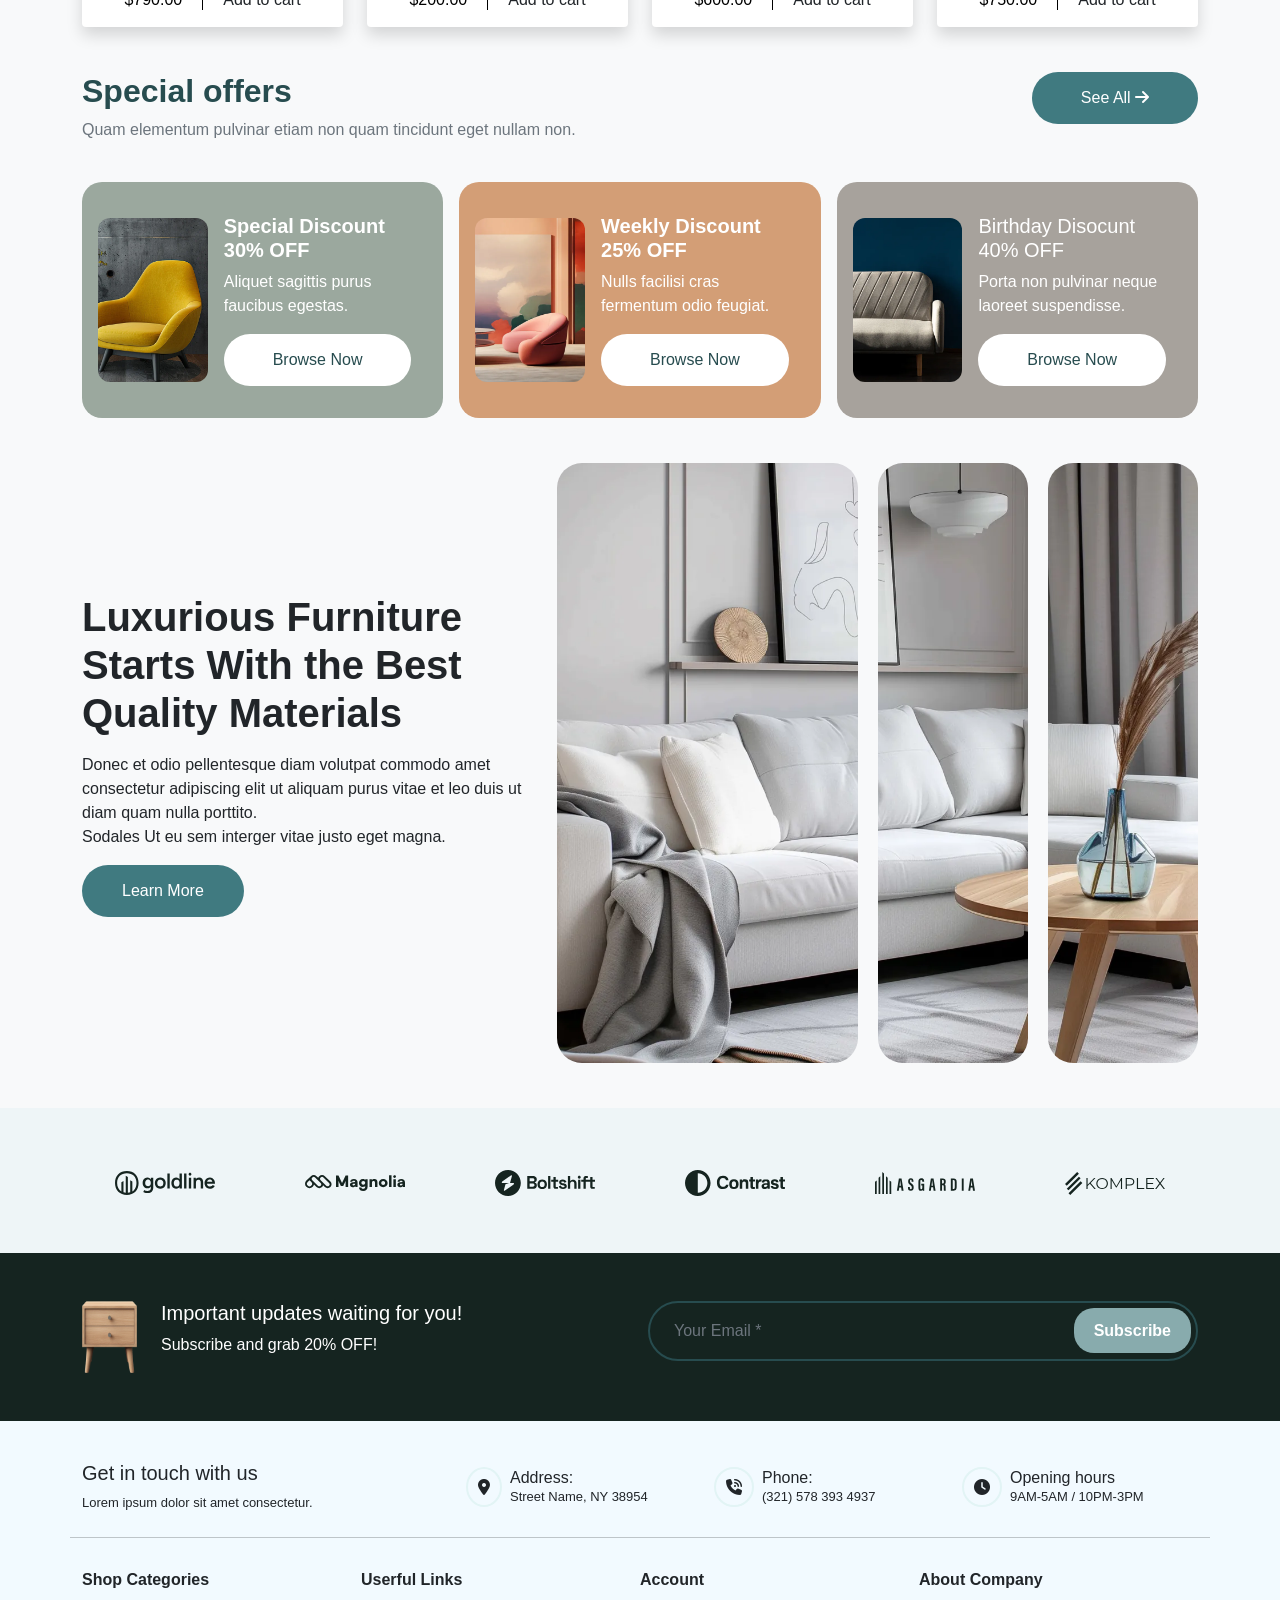
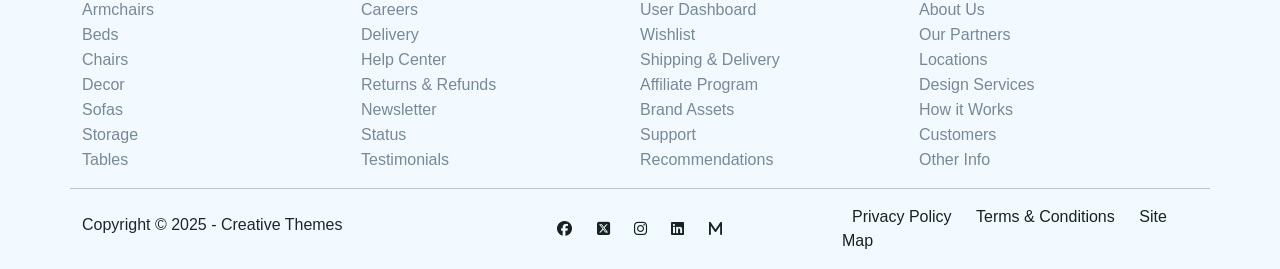
==== commit f12d2aec: "Add files via upload" ====
--- a/index.html
+++ b/index.html
@@ -8,8 +8,8 @@
     <title>Ecommerce</title>
 
     <link rel="stylesheet" href="https://cdnjs.cloudflare.com/ajax/libs/font-awesome/6.7.2/css/all.min.css">
-    <link rel="stylesheet" href="../assets/css/bootstrap.min.css">
-    <link rel="stylesheet" href="../assets/css/style.css">
+    <link rel="stylesheet" href="assets/css/bootstrap.min.css">
+    <link rel="stylesheet" href="assets/css/style.css">
 
 </head>
 
@@ -58,11 +58,11 @@
                             </p>
 
                             <div class="Employee">
-                                <img src="../assets/images/avatar-1.webp" alt="#javascript(any)"
+                                <img src="assets/images/avatar-1.webp" alt="#javascript(any)"
                                     class="Employee-imgclass">
-                                <img src="../assets/images/avatar-2.webp" alt="#javascript(any)"
+                                <img src="assets/images/avatar-2.webp" alt="#javascript(any)"
                                     class="Employee-imgclass">
-                                <img src="../assets/images/avatar-3.webp" alt="#javascript(any)"
+                                <img src="assets/images/avatar-3.webp" alt="#javascript(any)"
                                     class="Employee-imgclass">
                                 <p class="m-0">Contact with our expert</p>
                             </div>
@@ -76,7 +76,7 @@
                     <div class="col-lg-7 row">
                         <div class="col-lg-6 col-md-6 col-12 Main-class-padding">
                             <div class="position-relative">
-                                <img src="../assets/images/home-hero-image-1.webp" alt="#javascript(any)"
+                                <img src="assets/images/home-hero-image-1.webp" alt="#javascript(any)"
                                     class="img-fluid main-img-class1">
                                 <a href="#Javascript(any)" class="Icon-class"><i
                                         class="fa-solid fa-arrow-right"></i></a>
@@ -90,7 +90,7 @@
                         </div>
                         <div class="col-lg-6 col-md-6 Main-class-padding">
                             <div class="position-relative">
-                                <img src="../assets/images/home-hero-image-2.webp" alt="#javascript(any)"
+                                <img src="assets/images/home-hero-image-2.webp" alt="#javascript(any)"
                                     class="img-fluid main-img-class">
                                 <a href="#Javascript(any)" class="Icon-class"><i
                                         class="fa-solid fa-arrow-right"></i></a>
@@ -129,7 +129,7 @@
                     <div class="card rounded-2 Product-free shadow">
                         <div class="member-img">
                             <a href="javasript:(any)">
-                                <img src="../assets/images/Furniture_files/product-1-500x500.webp" alt="Product1"
+                                <img src="assets/images/Furniture_files/product-1-500x500.webp" alt="Product1"
                                     class="img-fluid">
                             </a>
                             <div class="Product-info">
@@ -159,7 +159,7 @@
                     <div class="card rounded-2 Product-free shadow">
                         <div class="member-img">
                             <a href="javasript:(any)">
-                                <img src="../assets/images/Furniture_files/product-2-500x500.webp" alt="Product2"
+                                <img src="assets/images/Furniture_files/product-2-500x500.webp" alt="Product2"
                                     class="img-fluid">
                             </a>
                             <div class="Sale-Class">
@@ -192,7 +192,7 @@
                     <div class="card rounded-2 Product-free shadow">
                         <div class="member-img">
                             <a href="javasript:(any)">
-                                <img src="../assets/images/Furniture_files/product-3-500x500.webp" alt="Product3"
+                                <img src="assets/images/Furniture_files/product-3-500x500.webp" alt="Product3"
                                     class="img-fluid">
                             </a>
                             <div class="Product-info">
@@ -222,7 +222,7 @@
                     <div class="card rounded-2 Product-free shadow">
                         <div class="member-img">
                             <a href="javasript:(any)">
-                                <img src="../assets/images/Furniture_files/product-4-500x500.webp" alt="Product4"
+                                <img src="assets/images/Furniture_files/product-4-500x500.webp" alt="Product4"
                                     class="img-fluid">
                             </a>
                             <div class="Sale-Class">
@@ -255,7 +255,7 @@
                     <div class="card rounded-2 Product-free shadow">
                         <div class="member-img">
                             <a href="javasript:(any)">
-                                <img src="../assets/images/Furniture_files/product-5-500x500.webp" alt="Product5"
+                                <img src="assets/images/Furniture_files/product-5-500x500.webp" alt="Product5"
                                     class="img-fluid">
                             </a>
                             <div class="Sale-Class">
@@ -288,7 +288,7 @@
                     <div class="card rounded-2 Product-free shadow">
                         <div class="member-img">
                             <a href="javasript:(any)">
-                                <img src="../assets/images/Furniture_files/product-6-500x500.webp" alt="Product6"
+                                <img src="assets/images/Furniture_files/product-6-500x500.webp" alt="Product6"
                                     class="img-fluid">
                             </a>
                             <div class="Product-info">
@@ -318,7 +318,7 @@
                     <div class="card rounded-2 Product-free shadow">
                         <div class="member-img">
                             <a href="javasript:(any)">
-                                <img src="../assets/images/Furniture_files/product-7-500x500.webp" alt="Product7"
+                                <img src="assets/images/Furniture_files/product-7-500x500.webp" alt="Product7"
                                     class="img-fluid">
                             </a>
                             <div class="Sale-Class">
@@ -351,7 +351,7 @@
                     <div class="card rounded-2 Product-free shadow">
                         <div class="member-img">
                             <a href="javasript:(any)">
-                                <img src="../assets/images/Furniture_files/product-8-500x500.webp" alt="Product8"
+                                <img src="assets/images/Furniture_files/product-8-500x500.webp" alt="Product8"
                                     class="img-fluid">
                             </a>
 
@@ -392,7 +392,7 @@
                         <p>sir massa etiam urna id. Non pulvinar aenean ultrices lectus vitae imperdiat vulputate a eu.
                             Aliquet ullamcorper leo mi vel sit pretium euismod eget.</p>
                         <div class="Rooms-Img-1 position-relative">
-                            <img src="../assets/images/Furniture_files/rooms-1.webp" alt="" class="img-fluid">
+                            <img src="assets/images/Furniture_files/rooms-1.webp" alt="" class="img-fluid">
                             <div class="Rooms-Super-class">
                                 <h6>Living Room</h6>
                                 <p class="m-0">15products</p>
@@ -403,7 +403,7 @@
 
                     <div class="col-lg-6">
                         <div class="col-lg-12 position-relative">
-                            <img src="../assets/images/Furniture_files/rooms-2.webp" alt=""
+                            <img src="assets/images/Furniture_files/rooms-2.webp" alt=""
                                 class="img-fluid Another-Rooms-1">
                             <div class="Rooms-Super-class">
                                 <h6>Bedroom</h6>
@@ -412,14 +412,14 @@
                         </div>
                         <div class="row Another-Rooms g-3">
                             <div class="col-md-6 position-relative">
-                                <img src="../assets/images/Furniture_files/rooms-3.webp" alt="" class="img-fluid">
+                                <img src="assets/images/Furniture_files/rooms-3.webp" alt="" class="img-fluid">
                                 <div class="Room-info">
                                     <h6>Walk-in Closet</h6>
                                     <p>30 products</p>
                                 </div>
                             </div>
                             <div class="col-md-6 position-relative">
-                                <img src="../assets/images/Furniture_files/rooms-4.webp" alt=""
+                                <img src="assets/images/Furniture_files/rooms-4.webp" alt=""
                                     class="img-fluid Another-Rooms-3">
                                 <div class="Room-info">
                                     <h6>Kitchen</h6>
@@ -446,7 +446,7 @@
                     <div class="card rounded-2 Product-free shadow">
                         <div class="member-img">
                             <a href="javasript:(any)">
-                                <img src="../assets/images/Furniture_files/product-9.webp" alt="Product1"
+                                <img src="assets/images/Furniture_files/product-9.webp" alt="Product1"
                                     class="img-fluid">
                             </a>
                             <div class="Product-info">
@@ -476,7 +476,7 @@
                     <div class="card rounded-2 Product-free shadow">
                         <div class="member-img">
                             <a href="javasript:(any)">
-                                <img src="../assets/images/Furniture_files/product-10.webp" alt="Product4"
+                                <img src="assets/images/Furniture_files/product-10.webp" alt="Product4"
                                     class="img-fluid">
                             </a>
                             <div class="Sale-Class">
@@ -509,7 +509,7 @@
                     <div class="card rounded-2 Product-free shadow">
                         <div class="member-img">
                             <a href="javasript:(any)">
-                                <img src="../assets/images/Furniture_files/product-11.webp" alt="Product4"
+                                <img src="assets/images/Furniture_files/product-11.webp" alt="Product4"
                                     class="img-fluid">
                             </a>
                             <div class="Sale-Class">
@@ -542,7 +542,7 @@
                     <div class="card rounded-2 Product-free shadow">
                         <div class="member-img">
                             <a href="javasript:(any)">
-                                <img src="../assets/images/Furniture_files/product-12.webp" alt="Product1"
+                                <img src="assets/images/Furniture_files/product-12.webp" alt="Product1"
                                     class="img-fluid">
                             </a>
                             <div class="Product-info">
@@ -588,7 +588,7 @@
                 <div class="card col-lg-4 col-md-6 border-0">
                     <div class="row p-3 g-0 Offers-back" style="background-color: #9ba89e;">
                         <div class="col-md-4 Offers-Img-class">
-                            <img src="../assets/images/Furniture_files/offers-image-1.webp" class="img-fluid"
+                            <img src="assets/images/Furniture_files/offers-image-1.webp" class="img-fluid"
                                 alt="#javascript(any)">
                         </div>
                         <div class="col-md-8">
@@ -605,7 +605,7 @@
                 <div class="card col-lg-4 col-md-6 border-0">
                     <div class="row p-3 g-0 Offers-back" style="background-color: #d39e76;">
                         <div class="col-md-4 Offers-Img-class">
-                            <img src="../assets/images/Furniture_files/offers-image-3.webp" class="img-fluid"
+                            <img src="assets/images/Furniture_files/offers-image-3.webp" class="img-fluid"
                                 alt="#javascript(any)">
                         </div>
                         <div class="col-md-8">
@@ -622,7 +622,7 @@
                 <div class="card col-lg-4 col-md-6 border-0">
                     <div class="row p-3 g-0 Offers-back" style="background-color: #a7a29c;">
                         <div class="col-md-4 Offers-Img-class">
-                            <img src="../assets/images/Furniture_files/offers-image-2.webp" class="img-fluid"
+                            <img src="assets/images/Furniture_files/offers-image-2.webp" class="img-fluid"
                                 alt="#javascript(any)">
                         </div>
                         <div class="col-md-8">
@@ -669,27 +669,27 @@
         <div class="container">
             <div class="row Brands-Class-Back">
                 <div class="col-lg-2 px-3 col-md-4 col-6 m-0">
-                    <a href="#javascript(any)"><img src="../assets/images/Furniture_files/brand-goldline.svg" alt=""
+                    <a href="#javascript(any)"><img src="assets/images/Furniture_files/brand-goldline.svg" alt=""
                             class="img-fluid"></a>
                 </div>
                 <div class="col-lg-2 px-3 col-md-4 col-6 m-0">
-                    <a href="#javascript(any)"><img src="../assets/images/Furniture_files/brand-magnolia.svg" alt=""
+                    <a href="#javascript(any)"><img src="assets/images/Furniture_files/brand-magnolia.svg" alt=""
                             class="img-fluid"></a>
                 </div>
                 <div class="col-lg-2 px-3 col-md-4 col-6 m-0">
-                    <a href="#javascript(any)"><img src="../assets/images/Furniture_files/brand-boltshift.svg" alt=""
+                    <a href="#javascript(any)"><img src="assets/images/Furniture_files/brand-boltshift.svg" alt=""
                             class="img-fluid"></a>
                 </div>
                 <div class="col-lg-2 px-3 col-md-4 col-6 m-0">
-                    <a href="#javascript(any)"><img src="../assets/images/Furniture_files/brand-contrast.svg" alt=""
+                    <a href="#javascript(any)"><img src="assets/images/Furniture_files/brand-contrast.svg" alt=""
                             class="img-fluid"></a>
                 </div>
                 <div class="col-lg-2 px-3 col-md-4 col-6 m-0">
-                    <a href="#javascript(any)"><img src="../assets/images/Furniture_files/brand-asgardia.svg" alt=""
+                    <a href="#javascript(any)"><img src="assets/images/Furniture_files/brand-asgardia.svg" alt=""
                             class="img-fluid"></a>
                 </div>
                 <div class="col-lg-2 px-3 col-md-4 col-6 m-0">
-                    <a href="#javascript(any)"><img src="../assets/images/Furniture_files/brand-komplex.svg" alt=""
+                    <a href="#javascript(any)"><img src="assets/images/Furniture_files/brand-komplex.svg" alt=""
                             class="img-fluid"></a>
                 </div>
             </div>
@@ -701,7 +701,7 @@
             <div class="py-5">
                 <div class="row g-3">
                     <div class="col-lg-6 d-flex Subsctive-Contant">
-                        <img src="../assets/images/Furniture_files/subscribe-section-image.webp" alt=""
+                        <img src="assets/images/Furniture_files/subscribe-section-image.webp" alt=""
                             class="img-fluid">
                         <div class="mx-4">
                             <h5>Important updates waiting for you!</h5>
@@ -853,8 +853,8 @@
     </div>
 
 
-    <script src="../assets/js/style.js"></script>
-    <script src="../assets/js/bootstrap.bundle.min.js"></script>
+    <script src="assets/js/style.js"></script>
+    <script src="assets/js/bootstrap.bundle.min.js"></script>
 
 </body>
 
--- a/assets/css/style.css
+++ b/assets/css/style.css
@@ -0,0 +1,826 @@
+* {
+    margin: 0;
+    padding: 0;
+    box-sizing: border-box;
+    font-family: Arial, sans-serif;
+}
+
+body {
+    background: #f8f9fa;
+}
+
+.navigation {
+    background: #274C4F;
+    color: #fff;
+    height: 70px;
+    width: 100%;
+    display: flex;
+    align-items: center;
+    position: fixed;
+    top: 0;
+    left: 0;
+    z-index: 1000;
+}
+
+.nav-container {
+    max-width: 1200px;
+    margin: auto;
+    width: 100%;
+    padding: 0 20px;
+    display: flex;
+    justify-content: space-between;
+    align-items: center;
+}
+
+.brand a {
+    color: #fff;
+    text-decoration: none;
+    font-size: 22px;
+    font-weight: bold;
+}
+
+.search-box {
+    position: relative;
+}
+
+.search-box input {
+    padding: 10px;
+    border: none;
+    border-radius: 20px;
+    outline: none;
+}
+
+
+.search-box i {
+    position: absolute;
+    right: 10px;
+    top: 50%;
+    transform: translateY(-50%);
+    color: #333;
+}
+
+
+.menu-toggle {
+    display: none;
+}
+
+.nav-mobile {
+    display: none;
+    font-size: 22px;
+    cursor: pointer;
+    color: #fff;
+}
+
+
+.nav-list {
+    display: flex;
+    margin: 0;
+    list-style: none;
+    transition: right 0.4s ease;
+}
+
+.nav-list li {
+    margin-left: 20px;
+}
+
+.nav-list li a {
+    text-decoration: none;
+    color: #fff;
+    font-size: 16px;
+    transition: color 0.3s;
+}
+
+.nav-list li a:hover {
+    color: green;
+}
+
+.close-btn {
+    display: none;
+}
+
+
+
+
+/* ........................................................................................ */
+body::selection {
+    background-color: #274C4F;
+    color: white;
+}
+
+body {
+    font-family: 'Poppins', sans-serif;
+    font-size: 16px;
+    line-height: 1.5;
+    overflow-x: hidden;
+}
+
+.specing {
+    margin: 45px 0px;
+}
+
+
+/* .........................  Main-Section   */
+.main-class {
+    margin-top: 90px
+}
+
+.main-class .main-bg {
+    margin-top: 0px;
+    justify-content: center;
+    align-items: center;
+    display: flex;
+    background-size: cover;
+    background-color: #f2f5f4;
+    border-radius: 30px;
+    padding: 30px;
+}
+
+.main-class .main-bg h1 {
+    font-size: 50px;
+    font-weight: bold;
+}
+
+.main-bg::selection {
+    background-color: #274C4F;
+    color: white;
+}
+
+.Employee {
+    padding: 20px;
+    margin: 20px 0px;
+    background-color: #e5eeee;
+    border-radius: 50px;
+    gap: 10px;
+    align-items: center;
+    display: flex;
+    width: 350px;
+}
+
+.Employee .Employee-imgclass {
+    border-radius: 50%;
+    width: 30px;
+}
+
+.backgraound {
+    text-align: center;
+    align-items: center;
+    position: relative;
+    background-color: #274C4F;
+    color: white;
+    border-radius: 20px;
+}
+
+.btn-class1 button {
+    background-color: #407a80;
+    color: white;
+    border-radius: 30px;
+    border: 0;
+    margin: 10px 0px 10px 0px;
+    width: 50%;
+    padding: 20px;
+}
+
+.btn-class1 button:hover {
+    background-color: #274c4f;
+}
+
+.btn-class button {
+    background-color: #407a80;
+    color: white;
+    border-radius: 30px;
+    border: 0;
+    width: auto;
+    padding: 20px;
+}
+
+.btn-class button:hover {
+    background-color: #88abad;
+}
+
+.main-img-class1 {
+    border-radius: 20px;
+    min-height: 510px;
+}
+
+.main-img-class {
+    border-radius: 20px;
+}
+
+.main-super-calss {
+    position: absolute;
+    top: 15px;
+    left: 15px;
+    border-radius: 10px;
+    padding: 10px;
+    font-weight: bold;
+    font-size: 15px;
+    background-color: white;
+}
+
+.main-bg .Icon-class {
+    position: absolute;
+    bottom: 15px;
+    left: 15px;
+    background-color: white;
+    color: black;
+    padding: 10px 30px;
+    font-size: 20px;
+    border-radius: 30px;
+}
+
+.main-bg .Icon-class:hover {
+    background-color: #274C4F;
+    color: white !important;
+
+}
+
+
+/* ................................ Products-Section */
+
+.Products h1 {
+    color: #274C4F;
+}
+
+.Product-card .Product-free {
+    overflow: hidden;
+    text-align: center;
+    border: none;
+}
+
+.member-img img {
+    width: 100%;
+    height: 300px;
+    background-size: cover;
+}
+
+.Product-card:hover .member-img img {
+    transform: scale(1.05);
+    transition: 0.5s;
+}
+
+.Product-card .Product-info {
+    right: -50px;
+    top: 20px;
+    position: absolute;
+    transition: 0.5s;
+    background: rgba(246, 246, 246, 0.3) !important;
+}
+
+.Product-card .Product-info a {
+    margin: 15px;
+    overflow: hidden;
+    display: block;
+    line-height: 0;
+    padding: 5px;
+    font-size: 20px;
+    transition: color 0.3s;
+    color: #274C4F;
+    background-color: white;
+    border-radius: 40px;
+}
+
+.Product-card:hover .Product-info {
+    right: 0px;
+}
+
+.Product-card .Product-info a:hover {
+    background-color: #274C4F;
+    color: white;
+    transition: 0s;
+}
+
+.Sale-Class {
+    position: absolute;
+    top: 20px;
+    left: 20px;
+    font-size: 10px;
+    border-radius: 3px;
+    background-color: #274C4F;
+    padding: 5px 15px;
+    color: white;
+}
+
+.Product-footer {
+    display: flex;
+    justify-content: center;
+    align-items: center;
+    gap: 20px;
+    border-top: 1px solid #eee;
+    padding: 15px !important;
+}
+
+
+/* ..................................... Rooms-Section */
+
+.Rooms-Img-1 {
+    width: 100%;
+    /* height: 300px !important; */
+}
+
+.Rooms-Img-1 img {
+    width: 100%;
+    height: 470px;
+    object-fit: cover;
+    background-size: cover;
+}
+
+.Another-Rooms-1 {
+    width: 100%;
+    height: 283px;
+}
+
+.Another-Rooms img {
+    min-height: 240px;
+    margin-top: 16px;
+}
+
+.Rooms-padding img {
+    border-radius: 15px;
+}
+
+.Rooms-Super-class {
+    position: absolute;
+    bottom: 15px;
+    left: 15px;
+    border-radius: 10px;
+    background-color: white;
+    color: black;
+    padding: 10px 20px;
+}
+
+.Rooms-Super-class h6 {
+    font-weight: bold;
+}
+
+.Rooms-Super-class p {
+    margin: 0;
+}
+
+.Room-info {
+    position: absolute;
+    bottom: 12px;
+    left: 20px;
+    border-radius: 10px;
+    background-color: white;
+    color: black;
+    padding: 10px 20px;
+}
+
+.Room-info h6 {
+    font-weight: bold;
+}
+
+.Room-info p {
+    margin: 0;
+}
+
+.Rooms-padding {
+    padding: 40px;
+    background-color: #152420;
+    height: auto;
+    border-radius: 20px;
+}
+
+/* .................................. Selleing-Pro */
+
+.Selleing-Pro h1 {
+    color: #274C4F;
+}
+
+/* .................................. Offers-Class-Section */
+
+.Offers-section .card {
+    background-color: transparent !important;
+}
+
+.Special-class h2 {
+    color: #274C4F;
+}
+
+.Offers-section .Special-class-btn button {
+    background-color: #407a80;
+    color: white;
+    border-radius: 30px;
+    border: 0;
+    width: 100%;
+    padding: 14px 0px;
+}
+
+.Offers-section .Special-class-btn button:hover {
+    background-color: #274C4F;
+}
+
+.Offers-section .Offers-back {
+    border-radius: 20px;
+    color: white;
+}
+
+.Offers-section .Offers-Img-class {
+    display: flex;
+    align-items: center;
+}
+
+.Offers-section .Offers-Img-class img {
+    border-radius: 12px;
+}
+
+.Special-btn-class button {
+    background-color: white;
+    color: #274C4F;
+    border-radius: 30px;
+    border: 0;
+    width: 100%;
+    padding: 14px 40px;
+}
+
+.Special-btn-class:hover button {
+    background-color: #274C4F;
+    color: white;
+}
+
+/* ....................................   Best-Quality-Section */
+
+.Best-Quality-btn button {
+    background-color: #407a80;
+    color: white;
+    border-radius: 30px;
+    border: 0;
+    padding: 14px 40px;
+}
+
+.Best-Quality-btn button:hover {
+    background-color: #274C4F;
+}
+
+.image-slide {
+    display: flex;
+    gap: 20px;
+}
+
+.slide {
+    width: 100%;
+    height: 600px;
+    border-radius: 25px;
+    background: url('../images/Furniture_files/home-mask-image.webp') no-repeat;
+    background-size: cover;
+}
+
+.slide-left {
+    background-position: 20%;
+    width: 100%;
+}
+
+.slide-center {
+    background-position: 70%;
+    width: 50%;
+}
+
+.slide-right {
+    background-position: 100%;
+    width: 50%;
+}
+
+/* .............................................  Brands-Class-Section */
+
+
+.Brands-Class {
+    background-color: #eef5f7;
+}
+
+.Brands-Class-Back {
+    padding: 50px 0px;
+    font-size: 30px;
+    text-align: center;
+}
+
+.Brands-Class-Back img {
+    width: 100px;
+}
+
+
+/* ............................................ Subscribe-Calss */
+
+
+.Subscribe-Class {
+    background-color: #152420;
+}
+
+.Subscribe-Class input {
+    border-radius: 30px;
+    width: 100%;
+    border: 2px solid #274C4F;
+    height: 60px;
+    background-color: transparent;
+}
+
+.Subscribe-Class input:focus {
+    background-color: transparent;
+    color: white;
+    border: 0;
+    box-shadow: none;
+    border: 2px solid #88abad;
+}
+
+.Subscribe-Class img {
+    width: 10%;
+}
+
+.Subscribe-Class div {
+    color: white;
+}
+
+.Subscribe-Class .Subscribe-input-fild {
+    width: 100%;
+}
+
+.Btn-Subscribe {
+    position: absolute;
+    right: 15px;
+    top: 7px;
+    justify-content: center;
+    display: flex;
+    background-color: #88abad;
+    border: 0;
+    font-weight: bold;
+    padding: 20px;
+    align-items: center;
+    height: 45px;
+    border-radius: 20px;
+}
+
+.Btn-Subscribe:hover {
+    background-color: #274C4F;
+}
+
+/* ........................................... Contact-us-Section */
+
+.Contact-us {
+    background-color: #eef5f7;
+}
+
+.Contact-us p {
+    font-size: 13px;
+}
+
+.ContactUs-Icon i {
+    border: 2px solid #e2f4f5;
+    border-radius: 50%;
+    padding: 10px;
+}
+
+/* ................................... Fotter-Part */
+
+
+.Fotter {
+    background-color: rgba(242, 250, 255, 1);
+}
+
+.Fotter-Links ul {
+    list-style-type: none;
+    padding-left: 0;
+    line-height: 25px;
+}
+
+
+.Fotter-Links ul li a {
+    text-decoration: none;
+    color: lightslategray;
+}
+
+.Fotter-Links ul li a:hover {
+    color: #274c4f
+}
+
+.Sub-Footer .Icons a {
+    color: #152420;
+    font-size: 15px;
+    padding: 0px 5px;
+}
+
+.Sub-Footer .Icons a:hover {
+    color: #88abad;
+}
+
+.Sub-Footer .Icons i {
+    padding: 0px 5px;
+}
+
+.Sub-Footer .Sub-Footer-aline a {
+    text-decoration: none;
+    color: #152420;
+    padding: 0px 10px;
+}
+
+.Sub-Footer .Sub-Footer-aline a:hover {
+    color: #407a80;
+}
+
+/* .......................................... */
+
+@media (max-width:1024px) {
+    .Main-class-Header h1 {
+        font-size: 40px !important;
+    }
+
+    .Another-Rooms img {
+        height: 250px;
+    }
+
+    .Another-Rooms-1 {
+        width: 100%;
+        height: auto;
+    }
+
+    .Rooms-Img-1 img {
+        width: 100%;
+        height: 330px;
+        object-fit: cover;
+        background-size: cover;
+    }
+}
+
+
+@media(max-width:768px) {
+    .Rooms-Img-1 img {
+        width: 100%;
+        height: 400px;
+        object-fit: cover;
+        background-size: cover;
+    }
+
+    .nav-list {
+        position: fixed;
+        top: 0;
+        right: -100%;
+        width: 300px;
+        height: 100%;
+        background: #274C4F;
+        flex-direction: column;
+        padding: 20px;
+        z-index: 2000;
+    }
+
+    .nav-list li {
+        margin: 15px 0;
+    }
+
+    .nav-list li a {
+        color: #fff;
+        font-size: 18px;
+    }
+
+
+    .close-btn {
+        display: block;
+        text-align: right;
+        font-size: 24px;
+        cursor: pointer;
+        color: #fff;
+        margin-bottom: 20px;
+    }
+
+    .menu-toggle:checked~.nav-list {
+        right: 0;
+    }
+
+    .nav-mobile {
+        display: block;
+    }
+
+    .search-box {
+        display: none;
+    }
+
+    .Search-btn i {
+        display: none;
+    }
+
+    .Rooms-padding {
+        text-align: center;
+    }
+
+    .main-img-class1 {
+        height: 548px !important;
+    }
+
+    .main-class .main-bg {
+        text-align: center;
+    }
+
+    .Another-Rooms img {
+        height: auto !important;
+    }
+
+    .Employee {
+        max-width: 400px;
+        margin: auto;
+    }
+
+    .Best-Quality {
+        text-align: center;
+    }
+
+    .Subscribe-Class .Subsctive-Contant {
+        justify-content: center;
+    }
+
+    .Contact-us .Contact-us-Header {
+        text-align: center;
+        justify-content: center;
+        display: flex;
+        /* align-items: center; */
+    }
+
+    .Fotter-Classes {
+        text-align: center;
+    }
+
+    hr {
+        margin-top: 30px !important;
+    }
+
+    .Sub-Footer {
+        text-align: center !important;
+    }
+}
+
+@media(max-width:426px) {
+    .Rooms-Img-1 img {
+        width: 100%;
+        height: 250px;
+        object-fit: cover;
+        background-size: cover;
+    }
+
+    .nav-list {
+        width: 200px;
+    }
+
+    .Main-class-padding {
+        padding: 0;
+        margin: 10px 0px;
+    }
+
+    .main-img-class1 {
+        height: auto !important;
+        margin: 0 !important;
+        padding: 0 !important;
+    }
+
+    .main-class .main-bg h1 {
+        font-size: 30px;
+    }
+
+    .image-slide {
+        gap: 10px;
+    }
+
+    .slide {
+        height: 300px;
+        border-radius: 10px;
+    }
+
+    .Rooms-padding {
+        padding: 20px;
+    }
+
+    .Another-Rooms-1 {
+        height: 250px;
+    }
+
+    .Another-Rooms .Another-Rooms-3 {
+        margin-top: auto !important;
+    }
+
+    .Special-class {
+        text-align: center;
+    }
+
+    .Special-class img {
+        width: 20px;
+    }
+
+    .Subscribe-Class .Subsctive-Contant img {
+        display: none;
+    }
+
+    .Subscribe-Class {
+        height: 340px;
+    }
+
+    .Btn-Subscribe {
+        position: absolute;
+        left: 18px;
+        top: 70px;
+    }
+}
+
+@media (max-width:376px) {
+    .nav-list {
+        width: 170px;
+    }
+
+    .Employee {
+        display: none;
+    }
+}
